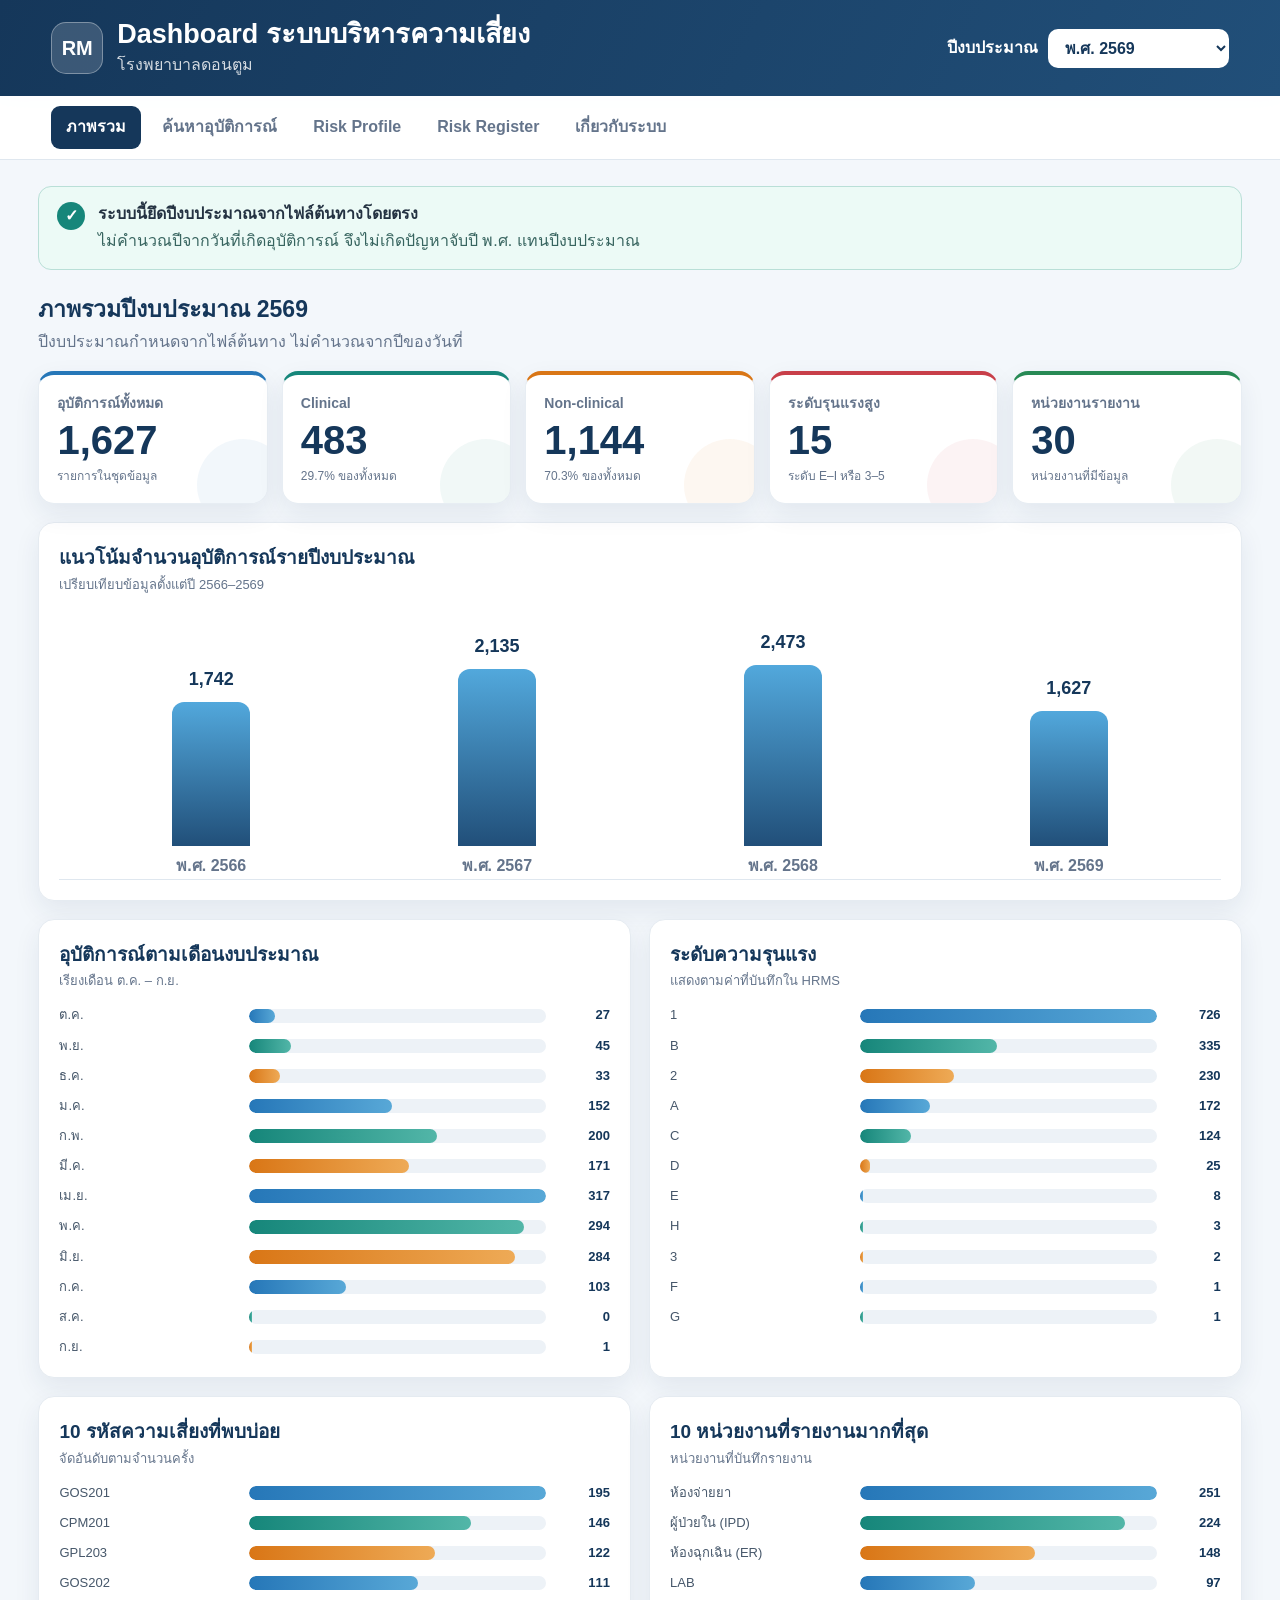
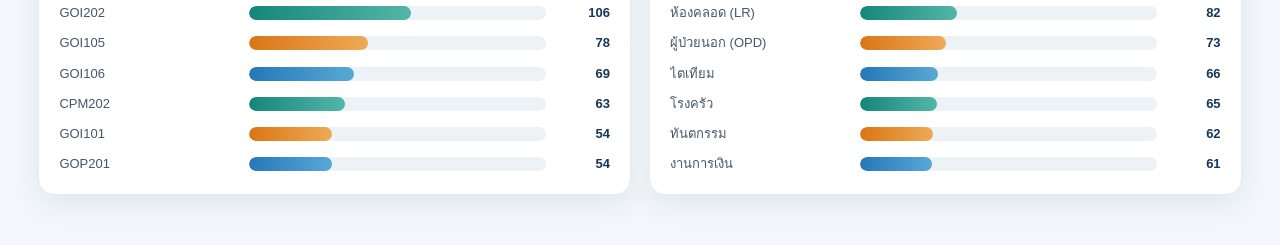
==== index.html @ f3d86549 "อัปโหลด Dashboard ระบบความเสี่ยง ปีงบประมาณ 2566-2569 เพิ่มไฟล์ dashboard ข้อมูลอุบัติการณ์ Risk Pro" ====
<!doctype html>
<html lang="th">
<head>
  <meta charset="utf-8">
  <meta name="viewport" content="width=device-width, initial-scale=1">
  <meta name="description" content="Dashboard ระบบบริหารความเสี่ยง โรงพยาบาลดอนตูม แยกตามปีงบประมาณ">
  <title>Dashboard ความเสี่ยง | โรงพยาบาลดอนตูม</title>
  <link rel="stylesheet" href="assets/styles.css">
</head>
<body>
  <div id="loading" class="loading-screen" role="status">
    <div class="loader"></div>
    <strong>กำลังโหลดข้อมูลความเสี่ยง…</strong>
  </div>

  <header class="topbar">
    <div class="brand">
      <div class="brand-mark" aria-hidden="true">RM</div>
      <div>
        <h1>Dashboard ระบบบริหารความเสี่ยง</h1>
        <p>โรงพยาบาลดอนตูม</p>
      </div>
    </div>
    <div class="year-control">
      <label for="yearSelect">ปีงบประมาณ</label>
      <select id="yearSelect"></select>
    </div>
  </header>

  <nav class="tabs" aria-label="เมนูหลัก">
    <button class="tab active" data-view="dashboard">ภาพรวม</button>
    <button class="tab" data-view="incidents">ค้นหาอุบัติการณ์</button>
    <button class="tab" data-view="profile">Risk Profile</button>
    <button class="tab" data-view="register">Risk Register</button>
    <button class="tab" data-view="about">เกี่ยวกับระบบ</button>
  </nav>

  <main>
    <section id="view-dashboard" class="view active">
      <div class="notice fiscal-notice">
        <span class="notice-icon">✓</span>
        <div>
          <strong>ระบบนี้ยึดปีงบประมาณจากไฟล์ต้นทางโดยตรง</strong>
          <p>ไม่คำนวณปีจากวันที่เกิดอุบัติการณ์ จึงไม่เกิดปัญหาจับปี พ.ศ. แทนปีงบประมาณ</p>
        </div>
      </div>

      <div id="selectedYearTitle" class="section-heading"></div>
      <div id="kpiGrid" class="kpi-grid"></div>

      <div class="dashboard-grid">
        <article class="panel span-2">
          <div class="panel-head">
            <div>
              <h2>แนวโน้มจำนวนอุบัติการณ์รายปีงบประมาณ</h2>
              <p>เปรียบเทียบข้อมูลตั้งแต่ปี 2566–2569</p>
            </div>
          </div>
          <div id="yearComparisonChart" class="chart"></div>
        </article>

        <article class="panel">
          <div class="panel-head">
            <div>
              <h2>อุบัติการณ์ตามเดือนงบประมาณ</h2>
              <p>เรียงเดือน ต.ค. – ก.ย.</p>
            </div>
          </div>
          <div id="monthlyChart" class="chart"></div>
        </article>

        <article class="panel">
          <div class="panel-head">
            <div>
              <h2>ระดับความรุนแรง</h2>
              <p>แสดงตามค่าที่บันทึกใน HRMS</p>
            </div>
          </div>
          <div id="severityChart" class="chart"></div>
        </article>

        <article class="panel">
          <div class="panel-head">
            <div>
              <h2>10 รหัสความเสี่ยงที่พบบ่อย</h2>
              <p>จัดอันดับตามจำนวนครั้ง</p>
            </div>
          </div>
          <div id="riskChart" class="chart"></div>
        </article>

        <article class="panel">
          <div class="panel-head">
            <div>
              <h2>10 หน่วยงานที่รายงานมากที่สุด</h2>
              <p>หน่วยงานที่บันทึกรายงาน</p>
            </div>
          </div>
          <div id="unitChart" class="chart"></div>
        </article>
      </div>
    </section>

    <section id="view-incidents" class="view">
      <div class="section-heading">
        <div>
          <h2>ค้นหาอุบัติการณ์</h2>
          <p>ค้นหาได้จากรหัส เรื่องย่อย รายละเอียด หน่วยงาน สถานที่ และสถานะ</p>
        </div>
        <button id="exportCsvBtn" class="btn secondary">ส่งออก CSV ที่กรองแล้ว</button>
      </div>

      <div class="filter-panel">
        <div class="filter wide">
          <label for="searchInput">คำค้นหา</label>
          <input id="searchInput" type="search" placeholder="เช่น Falling, Patient Identification, Medication error…">
        </div>
        <div class="filter">
          <label for="typeFilter">ประเภท</label>
          <select id="typeFilter"><option value="">ทั้งหมด</option></select>
        </div>
        <div class="filter">
          <label for="severityFilter">ความรุนแรง</label>
          <select id="severityFilter"><option value="">ทั้งหมด</option></select>
        </div>
        <div class="filter">
          <label for="unitFilter">หน่วยงานรายงาน</label>
          <select id="unitFilter"><option value="">ทั้งหมด</option></select>
        </div>
        <div class="filter">
          <label for="monthFilter">เดือนงบประมาณ</label>
          <select id="monthFilter"><option value="">ทั้งหมด</option></select>
        </div>
        <button id="clearFiltersBtn" class="btn ghost">ล้างตัวกรอง</button>
      </div>

      <div class="table-summary">
        <span id="resultCount">0 รายการ</span>
        <span id="dataSourceLabel"></span>
      </div>
      <div class="table-wrap">
        <table id="incidentTable">
          <thead>
            <tr>
              <th>ปีงบประมาณ</th>
              <th>วันที่เกิด</th>
              <th>รหัส / เรื่องอุบัติการณ์</th>
              <th>เรื่องย่อย</th>
              <th>ความรุนแรง</th>
              <th>หน่วยงานรายงาน</th>
              <th>สถานที่</th>
              <th>สถานะ</th>
              <th>รายละเอียด</th>
            </tr>
          </thead>
          <tbody id="incidentTbody"></tbody>
        </table>
      </div>
      <div id="pagination" class="pagination"></div>
    </section>

    <section id="view-profile" class="view">
      <div class="section-heading">
        <div>
          <h2>Risk Profile</h2>
          <p>ความเสี่ยงสำคัญ Top 10 ด้าน Clinical และ Non-clinical</p>
        </div>
      </div>
      <div id="profileContent"></div>
    </section>

    <section id="view-register" class="view">
      <div class="section-heading">
        <div>
          <h2>Risk Register</h2>
          <p>แผนป้องกัน การติดตามควบคุม และแนวทางบรรเทาความเสียหาย</p>
        </div>
      </div>
      <div class="filter-panel compact">
        <div class="filter wide">
          <label for="registerSearch">ค้นหาใน Risk Register</label>
          <input id="registerSearch" type="search" placeholder="ค้นหารหัส ชื่อความเสี่ยง หรือมาตรการ…">
        </div>
      </div>
      <div id="registerContent"></div>
    </section>

    <section id="view-about" class="view">
      <div class="about-grid">
        <article class="panel">
          <h2>หลักการกำหนดปีงบประมาณ</h2>
          <p>ข้อมูลแต่ละแถวได้รับค่า <strong>ปีงบประมาณ</strong> จากไฟล์ที่นำเข้า เช่น ไฟล์ปี 66 จะถูกกำหนดเป็นปีงบประมาณ 2566 ทุกแถว แม้ว่าวันที่เกิดเหตุบางรายการจะอยู่ในปี พ.ศ. 2565 หรือ 2566 ก็ตาม</p>
          <div class="code-rule">ปีงบประมาณ 2566 = 1 ต.ค. 2565 – 30 ก.ย. 2566</div>
          <div class="code-rule">ปีงบประมาณ 2567 = 1 ต.ค. 2566 – 30 ก.ย. 2567</div>
          <div class="code-rule">ปีงบประมาณ 2568 = 1 ต.ค. 2567 – 30 ก.ย. 2568</div>
          <div class="code-rule">ปีงบประมาณ 2569 = 1 ต.ค. 2568 – 30 ก.ย. 2569</div>
        </article>
        <article class="panel">
          <h2>ชุดข้อมูลในระบบ</h2>
          <div id="validationList" class="validation-list"></div>
        </article>
        <article class="panel span-2 warning-panel">
          <h2>ข้อควรระวังด้านข้อมูล</h2>
          <p>GitHub Pages เป็นเว็บไซต์สาธารณะและไม่มีระบบล็อกอินจริง ข้อมูลในไฟล์ JSON จะถูกดาวน์โหลดได้ทั้งหมด ควรตรวจสอบและลบข้อมูลที่ระบุตัวบุคคลหรือข้อมูลผู้ป่วยก่อนเผยแพร่สู่สาธารณะ หากใช้ภายในองค์กร ควรวางระบบบนเซิร์ฟเวอร์ที่มีการยืนยันตัวตน</p>
        </article>
      </div>
    </section>
  </main>

  <dialog id="detailDialog" class="detail-dialog">
    <div class="dialog-head">
      <div>
        <span id="dialogYearBadge" class="badge"></span>
        <h2 id="dialogTitle">รายละเอียดอุบัติการณ์</h2>
      </div>
      <button id="closeDialogBtn" class="icon-btn" aria-label="ปิด">×</button>
    </div>
    <div id="dialogContent" class="detail-grid"></div>
  </dialog>

  <div id="toast" class="toast" role="status"></div>
  <script src="assets/app.js" defer></script>
</body>
</html>
---- assets/styles.css ----
:root {
  --navy: #15375a;
  --navy-2: #214f79;
  --blue: #2677b8;
  --blue-soft: #eaf4fb;
  --teal: #16867a;
  --green: #288a55;
  --orange: #d97616;
  --red: #c83f49;
  --yellow: #f3b928;
  --ink: #243242;
  --muted: #64748b;
  --line: #dfe7ef;
  --surface: #ffffff;
  --bg: #f3f7fb;
  --shadow: 0 10px 26px rgba(20, 55, 90, .08);
  --radius: 16px;
}

* { box-sizing: border-box; }
html { scroll-behavior: smooth; }
body {
  margin: 0;
  color: var(--ink);
  background: var(--bg);
  font-family: "Noto Sans Thai", "Leelawadee UI", Tahoma, Arial, sans-serif;
  line-height: 1.55;
}
button, input, select { font: inherit; }
button { cursor: pointer; }

.loading-screen {
  position: fixed; inset: 0; z-index: 9999;
  display: grid; place-content: center; gap: 16px; text-align: center;
  background: rgba(243,247,251,.96); color: var(--navy);
}
.loading-screen.hidden { display: none; }
.loader {
  width: 46px; height: 46px; margin: auto;
  border: 5px solid #cfe0ef; border-top-color: var(--blue);
  border-radius: 50%; animation: spin .8s linear infinite;
}
@keyframes spin { to { transform: rotate(360deg); } }

.topbar {
  display: flex; justify-content: space-between; align-items: center; gap: 24px;
  padding: 18px clamp(18px, 4vw, 56px);
  color: white; background: linear-gradient(115deg, var(--navy), var(--navy-2));
  box-shadow: 0 4px 18px rgba(21,55,90,.22);
}
.brand { display: flex; gap: 14px; align-items: center; }
.brand-mark {
  display: grid; place-items: center; width: 52px; height: 52px;
  border-radius: 15px; font-size: 20px; font-weight: 800;
  background: rgba(255,255,255,.16); border: 1px solid rgba(255,255,255,.34);
}
.brand h1 { margin: 0; font-size: clamp(18px, 2.2vw, 27px); line-height: 1.2; }
.brand p { margin: 3px 0 0; opacity: .82; }
.year-control { display: flex; align-items: center; gap: 10px; }
.year-control label { font-weight: 700; white-space: nowrap; }
.year-control select {
  min-width: 150px; padding: 10px 36px 10px 13px;
  border: 0; border-radius: 10px; background: white; color: var(--navy); font-weight: 700;
}

.tabs {
  position: sticky; top: 0; z-index: 50;
  display: flex; gap: 6px; overflow-x: auto;
  padding: 10px clamp(14px, 4vw, 56px);
  background: rgba(255,255,255,.96); border-bottom: 1px solid var(--line);
  backdrop-filter: blur(10px);
}
.tab {
  flex: 0 0 auto; padding: 9px 15px; border: 0; border-radius: 9px;
  background: transparent; color: var(--muted); font-weight: 700;
}
.tab:hover { background: var(--blue-soft); color: var(--navy); }
.tab.active { background: var(--navy); color: white; }

main { max-width: 1520px; margin: 0 auto; padding: 26px clamp(14px, 3vw, 40px) 50px; }
.view { display: none; }
.view.active { display: block; }

.notice {
  display: flex; gap: 13px; align-items: flex-start;
  padding: 15px 18px; border-radius: 13px; margin-bottom: 22px;
  border: 1px solid #b9dfd7; background: #ecfaf6;
}
.notice-icon {
  display: grid; place-items: center; flex: 0 0 28px; height: 28px;
  border-radius: 50%; background: var(--teal); color: white; font-weight: 900;
}
.notice p { margin: 2px 0 0; color: #37645f; }

.section-heading {
  display: flex; align-items: flex-end; justify-content: space-between; gap: 18px;
  margin: 4px 0 16px;
}
.section-heading h2 { margin: 0; color: var(--navy); font-size: 23px; }
.section-heading p { margin: 3px 0 0; color: var(--muted); }

.kpi-grid {
  display: grid; grid-template-columns: repeat(5, minmax(0, 1fr)); gap: 14px; margin-bottom: 18px;
}
.kpi {
  position: relative; overflow: hidden; padding: 18px;
  border-radius: var(--radius); background: var(--surface); box-shadow: var(--shadow); border: 1px solid #e7edf3;
}
.kpi::after {
  content: ""; position: absolute; right: -22px; bottom: -28px;
  width: 92px; height: 92px; border-radius: 50%; background: currentColor; opacity: .06;
}
.kpi .label { color: var(--muted); font-size: 14px; font-weight: 700; }
.kpi .value { margin-top: 5px; color: var(--navy); font-size: clamp(27px, 3.2vw, 40px); font-weight: 900; line-height: 1; }
.kpi .note { margin-top: 7px; color: var(--muted); font-size: 12px; }
.kpi.blue { color: var(--blue); border-top: 4px solid var(--blue); }
.kpi.teal { color: var(--teal); border-top: 4px solid var(--teal); }
.kpi.orange { color: var(--orange); border-top: 4px solid var(--orange); }
.kpi.red { color: var(--red); border-top: 4px solid var(--red); }
.kpi.green { color: var(--green); border-top: 4px solid var(--green); }

.dashboard-grid, .about-grid {
  display: grid; grid-template-columns: repeat(2, minmax(0, 1fr)); gap: 18px;
}
.panel {
  min-width: 0; padding: 20px; border-radius: var(--radius);
  background: var(--surface); border: 1px solid #e5ebf1; box-shadow: var(--shadow);
}
.panel.span-2 { grid-column: span 2; }
.panel h2 { margin: 0 0 5px; color: var(--navy); font-size: 19px; }
.panel p { color: var(--muted); }
.panel-head { display: flex; justify-content: space-between; gap: 12px; margin-bottom: 14px; }
.panel-head h2 { margin: 0; }
.panel-head p { margin: 2px 0 0; font-size: 13px; }

.chart { min-height: 220px; }
.bar-chart { display: grid; gap: 10px; }
.bar-row { display: grid; grid-template-columns: minmax(88px, 180px) 1fr 54px; gap: 10px; align-items: center; }
.bar-label { overflow: hidden; text-overflow: ellipsis; white-space: nowrap; color: #46576a; font-size: 13px; }
.bar-track { height: 14px; border-radius: 99px; background: #edf2f7; overflow: hidden; }
.bar-fill { height: 100%; min-width: 2px; border-radius: 99px; background: linear-gradient(90deg, var(--blue), #58a8d7); }
.bar-row:nth-child(3n+2) .bar-fill { background: linear-gradient(90deg, var(--teal), #52b6a8); }
.bar-row:nth-child(3n+3) .bar-fill { background: linear-gradient(90deg, var(--orange), #eeaa56); }
.bar-value { text-align: right; color: var(--navy); font-weight: 800; font-size: 13px; }
.chart-empty { display: grid; place-content: center; min-height: 180px; color: var(--muted); }

.year-bars { display: grid; grid-template-columns: repeat(4, 1fr); align-items: end; gap: 18px; min-height: 270px; padding: 20px 18px 0; border-bottom: 1px solid var(--line); }
.year-bar-item { display: flex; flex-direction: column; align-items: center; justify-content: end; height: 250px; gap: 8px; }
.year-bar-value { color: var(--navy); font-size: 18px; font-weight: 900; }
.year-bar { width: min(78px, 70%); min-height: 4px; border-radius: 12px 12px 0 0; background: linear-gradient(180deg, #52a8dc, var(--navy-2)); }
.year-bar-label { color: var(--muted); font-weight: 800; }

.filter-panel {
  display: grid; grid-template-columns: 2fr repeat(4, minmax(150px, 1fr)) auto; gap: 12px; align-items: end;
  padding: 16px; margin-bottom: 14px; border-radius: 14px; background: white; border: 1px solid var(--line);
}
.filter-panel.compact { grid-template-columns: minmax(280px, 650px); }
.filter { min-width: 0; }
.filter label { display: block; margin: 0 0 5px; color: var(--navy); font-size: 13px; font-weight: 800; }
.filter input, .filter select {
  width: 100%; height: 42px; padding: 8px 11px; border: 1px solid #cfdbe6; border-radius: 9px;
  color: var(--ink); background: white; outline: none;
}
.filter input:focus, .filter select:focus { border-color: var(--blue); box-shadow: 0 0 0 3px rgba(38,119,184,.12); }
.btn {
  min-height: 42px; padding: 9px 15px; border-radius: 9px; border: 1px solid transparent; font-weight: 800;
}
.btn.secondary { color: white; background: var(--navy); }
.btn.secondary:hover { background: var(--navy-2); }
.btn.ghost { color: var(--navy); background: var(--blue-soft); border-color: #cfe3f2; }

.table-summary { display: flex; justify-content: space-between; gap: 16px; color: var(--muted); font-size: 13px; margin: 8px 3px; }
.table-wrap { overflow: auto; max-height: 68vh; border: 1px solid var(--line); border-radius: 13px; background: white; box-shadow: var(--shadow); }
table { width: 100%; border-collapse: collapse; font-size: 13px; }
th, td { padding: 11px 12px; border-bottom: 1px solid #e8eef4; text-align: left; vertical-align: top; }
th { position: sticky; top: 0; z-index: 2; color: white; background: var(--navy); white-space: nowrap; }
tbody tr:hover { background: #f6fbff; }
.cell-title { min-width: 310px; max-width: 520px; }
.cell-sub { min-width: 190px; max-width: 300px; color: #526375; }
.cell-unit { min-width: 170px; }
.cell-status { min-width: 160px; }
.ellipsis-2 { display: -webkit-box; -webkit-line-clamp: 2; -webkit-box-orient: vertical; overflow: hidden; }
.badge {
  display: inline-flex; align-items: center; min-height: 26px; padding: 3px 9px;
  border-radius: 99px; background: var(--blue-soft); color: var(--navy); font-size: 12px; font-weight: 800;
}
.badge.clinical { color: #8a3540; background: #fdecef; }
.badge.non-clinical { color: #275f69; background: #e7f7f5; }
.sev { display: inline-grid; place-items: center; min-width: 34px; height: 30px; padding: 0 8px; border-radius: 8px; color: white; font-weight: 900; background: var(--navy); }
.sev.high { background: var(--red); }
.detail-btn { border: 0; border-radius: 8px; padding: 6px 9px; color: var(--navy); background: var(--blue-soft); font-weight: 800; }
.detail-btn:hover { color: white; background: var(--blue); }

.pagination { display: flex; justify-content: center; align-items: center; flex-wrap: wrap; gap: 6px; padding: 16px; }
.page-btn { min-width: 36px; height: 36px; padding: 0 9px; border: 1px solid var(--line); border-radius: 8px; background: white; color: var(--navy); font-weight: 700; }
.page-btn.active { color: white; background: var(--navy); }
.page-btn:disabled { opacity: .4; cursor: default; }

.profile-section { margin-bottom: 22px; }
.profile-section h3 { margin: 0 0 10px; color: var(--navy); }
.profile-table td:nth-child(2) { min-width: 360px; }
.profile-table td:last-child { min-width: 380px; white-space: pre-line; }
.level-pill { display: inline-block; min-width: 74px; padding: 5px 9px; text-align: center; border-radius: 99px; font-weight: 900; }
.level-สูงมาก { color: white; background: #b4232f; }
.level-สูง { color: white; background: #e26b18; }
.level-ปานกลาง { color: #674d00; background: #f8d95c; }
.level-ต่ำ { color: #155e3a; background: #ccefdc; }

.register-grid { display: grid; grid-template-columns: repeat(2, minmax(0, 1fr)); gap: 15px; }
.register-card { padding: 17px; border-radius: 14px; border: 1px solid var(--line); background: white; box-shadow: 0 7px 19px rgba(20,55,90,.06); }
.register-card h3 { margin: 7px 0 8px; color: var(--navy); font-size: 17px; }
.register-card .meta { display: flex; flex-wrap: wrap; gap: 7px; }
.register-score { display: grid; grid-template-columns: repeat(3, 1fr); gap: 8px; margin: 12px 0; }
.score-box { padding: 8px; text-align: center; border-radius: 9px; background: #f2f7fb; }
.score-box span { display: block; color: var(--muted); font-size: 11px; }
.score-box strong { color: var(--navy); font-size: 18px; }
.register-detail { margin-top: 10px; padding-top: 10px; border-top: 1px dashed var(--line); }
.register-detail strong { color: var(--navy); }
.register-detail p { margin: 4px 0 0; white-space: pre-line; }

.code-rule { margin: 8px 0; padding: 10px 12px; border-radius: 8px; background: #f0f5f9; color: var(--navy); font-weight: 700; }
.validation-list { display: grid; gap: 9px; }
.validation-item { display: flex; justify-content: space-between; gap: 12px; padding: 10px 12px; border-radius: 9px; background: #f4f8fb; }
.validation-item strong { color: var(--navy); }
.warning-panel { border-left: 5px solid var(--orange); background: #fffaf1; }

.detail-dialog {
  width: min(1000px, calc(100vw - 28px)); max-height: 88vh; padding: 0;
  border: 0; border-radius: 17px; box-shadow: 0 28px 80px rgba(12,31,50,.32);
}
.detail-dialog::backdrop { background: rgba(14,31,48,.58); backdrop-filter: blur(3px); }
.dialog-head {
  position: sticky; top: 0; z-index: 3;
  display: flex; justify-content: space-between; align-items: flex-start; gap: 14px;
  padding: 18px 20px; color: white; background: var(--navy);
}
.dialog-head h2 { margin: 8px 0 0; font-size: 20px; }
.dialog-head .badge { color: var(--navy); background: white; }
.icon-btn { display: grid; place-items: center; width: 37px; height: 37px; border: 0; border-radius: 50%; color: white; background: rgba(255,255,255,.14); font-size: 27px; }
.detail-grid { display: grid; grid-template-columns: repeat(2, minmax(0, 1fr)); gap: 0; padding: 10px 20px 24px; }
.detail-item { padding: 12px 10px; border-bottom: 1px solid var(--line); }
.detail-item.full { grid-column: span 2; }
.detail-item dt { color: var(--muted); font-size: 12px; font-weight: 800; }
.detail-item dd { margin: 4px 0 0; white-space: pre-wrap; word-break: break-word; }

.toast {
  position: fixed; right: 20px; bottom: 20px; z-index: 200;
  max-width: 390px; padding: 12px 16px; border-radius: 10px;
  color: white; background: var(--navy); box-shadow: var(--shadow);
  opacity: 0; pointer-events: none; transform: translateY(10px); transition: .2s ease;
}
.toast.show { opacity: 1; transform: translateY(0); }

@media (max-width: 1100px) {
  .kpi-grid { grid-template-columns: repeat(3, 1fr); }
  .filter-panel { grid-template-columns: repeat(3, minmax(150px, 1fr)); }
  .filter.wide { grid-column: span 2; }
}
@media (max-width: 760px) {
  .topbar { align-items: flex-start; flex-direction: column; }
  .year-control { width: 100%; justify-content: space-between; }
  .year-control select { flex: 1; }
  main { padding-top: 18px; }
  .kpi-grid { grid-template-columns: repeat(2, 1fr); }
  .dashboard-grid, .about-grid, .register-grid { grid-template-columns: 1fr; }
  .panel.span-2 { grid-column: span 1; }
  .filter-panel { grid-template-columns: 1fr; }
  .filter.wide { grid-column: span 1; }
  .section-heading { align-items: flex-start; flex-direction: column; }
  .year-bars { gap: 8px; padding-inline: 5px; }
  .year-bar { width: 55%; }
  .bar-row { grid-template-columns: 92px 1fr 46px; }
  .detail-grid { grid-template-columns: 1fr; padding-inline: 12px; }
  .detail-item.full { grid-column: span 1; }
}
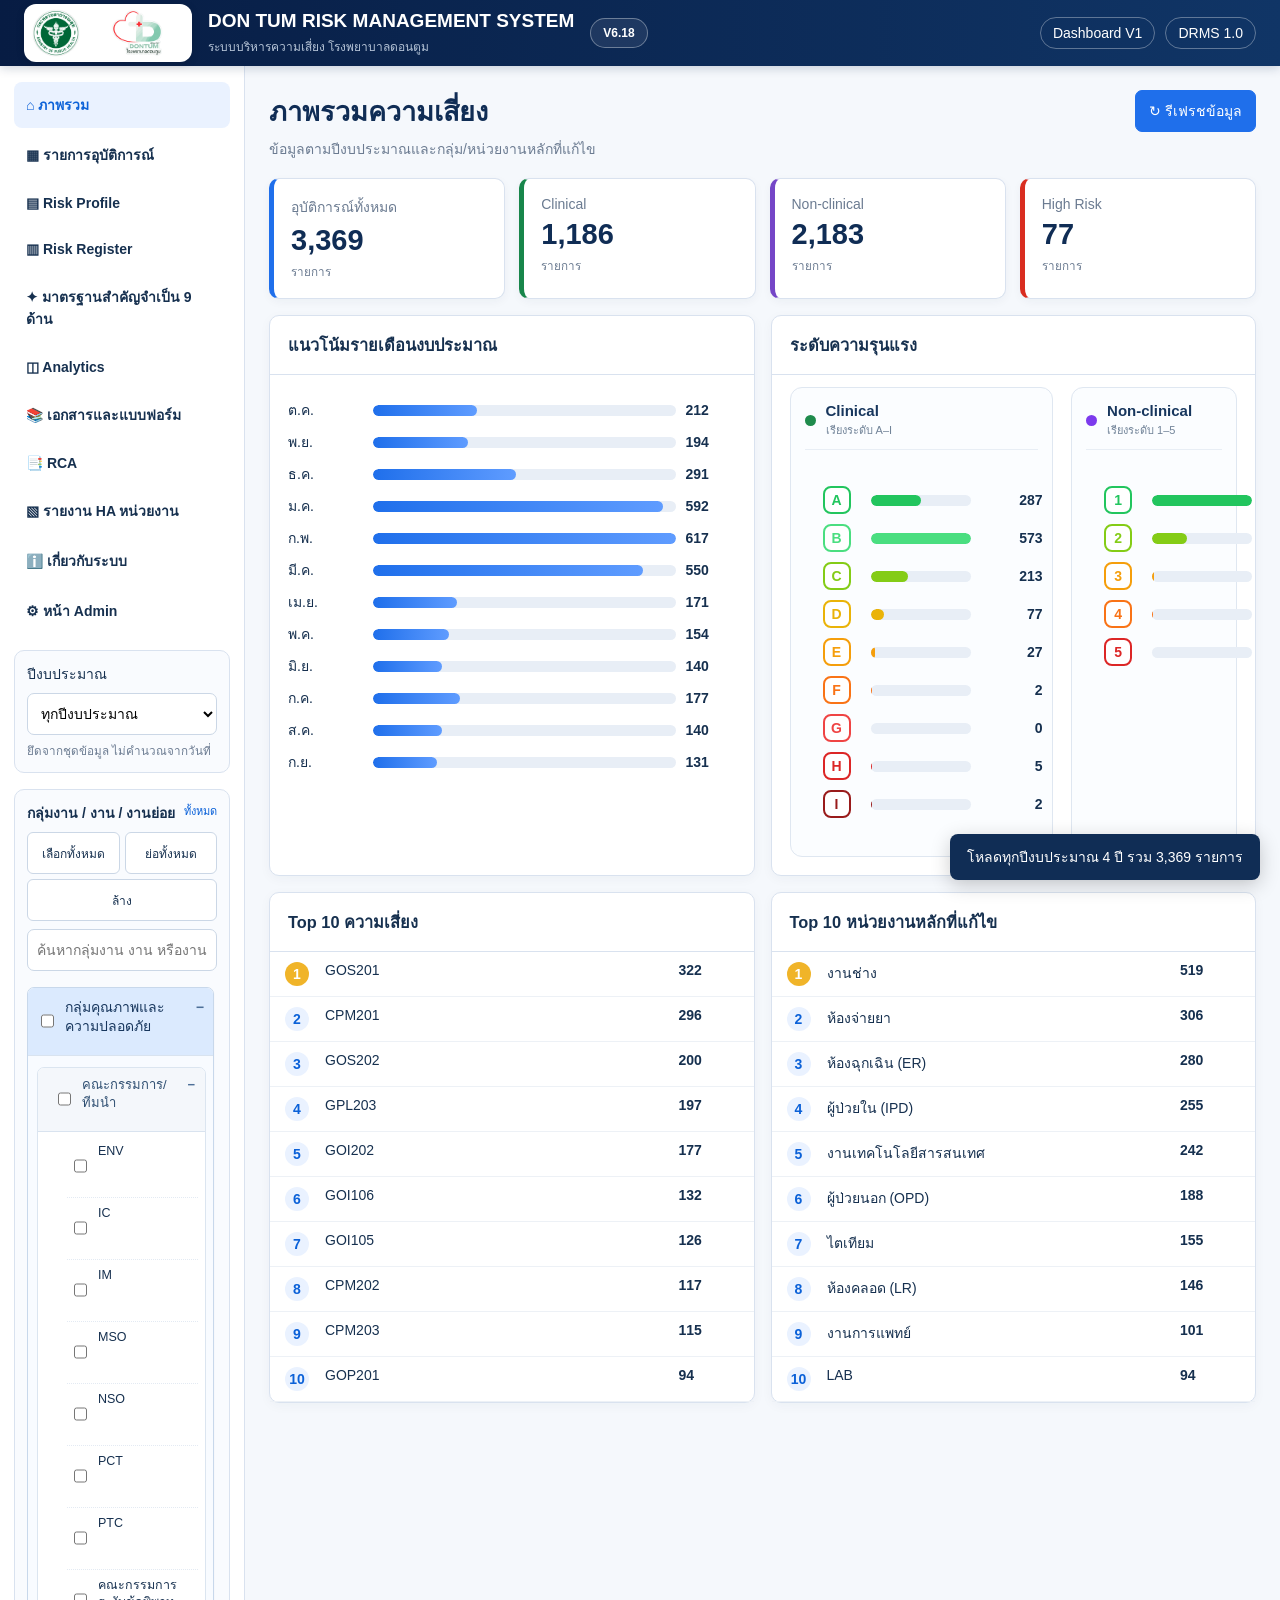
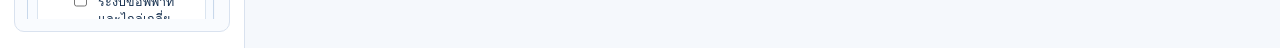
==== commit 8478d382: "เพิ่ม RCA ปีงบประมาณ 2568 V6.22.4" ====
--- a/index.html
+++ b/index.html
@@ -2,223 +2,548 @@
 <html lang="th">
 <head>
   <meta charset="utf-8">
-  <meta name="viewport" content="width=device-width, initial-scale=1">
-  <meta name="description" content="Dashboard ระบบบริหารความเสี่ยง โรงพยาบาลดอนตูม แยกตามปีงบประมาณ">
-  <title>Dashboard ความเสี่ยง | โรงพยาบาลดอนตูม</title>
-  <link rel="stylesheet" href="assets/styles.css">
+  <meta name="viewport" content="width=device-width,initial-scale=1">
+  <title>DRMS | โรงพยาบาลดอนตูม</title>
+  <link rel="stylesheet" href="assets/style.css?v=6.22.4-rca68">
 </head>
 <body>
-  <div id="loading" class="loading-screen" role="status">
-    <div class="loader"></div>
-    <strong>กำลังโหลดข้อมูลความเสี่ยง…</strong>
-  </div>
-
-  <header class="topbar">
-    <div class="brand">
-      <div class="brand-mark" aria-hidden="true">RM</div>
+<header class="topbar"><button id="mobileMenuBtn" class="mobile-menu-btn" aria-label="เปิดเมนู" aria-expanded="false">☰</button>
+  <div class="brand official-brand">
+  <div class="official-logos">
+    <img class="moph-logo" src="assets/moph-logo.png?v=6.15" alt="กระทรวงสาธารณสุข">
+    <img class="hospital-logo-wide" src="assets/dontum-hospital-logo.png?v=6.15" alt="โรงพยาบาลดอนตูม">
+  </div>
+  <div class="official-brand-text">
+    <b>DON TUM RISK MANAGEMENT SYSTEM</b>
+    <small>ระบบบริหารความเสี่ยง โรงพยาบาลดอนตูม</small>
+  </div>
+  <div class="official-version">V6.18</div>
+</div>
+  <div class="top-actions"><a href="../" class="ghost">Dashboard V1</a><span class="tag">DRMS 1.0</span></div>
+</header>
+<div class="layout">
+<aside class="sidebar">
+  <button class="nav active" data-view="dashboard">⌂ ภาพรวม</button>
+  <button class="nav" data-view="incidents">▦ รายการอุบัติการณ์</button>
+  <button class="nav" data-view="profile">▤ Risk Profile</button>
+  <button class="nav" data-view="register">▥ Risk Register</button>
+  <button class="nav" data-view="essential">✦ มาตรฐานสำคัญจำเป็น 9 ด้าน</button>
+  <button class="nav" data-view="analytics">◫ Analytics</button>
+  <button class="nav" data-view="documents">📚 เอกสารและแบบฟอร์ม</button>
+  <button class="nav" data-view="rca">📑 RCA</button>
+  <button class="nav" data-view="haReport">▧ รายงาน HA หน่วยงาน</button>
+  <button class="nav" data-view="about">ℹ️ เกี่ยวกับระบบ</button>
+  <a class="nav link" href="admin.html">⚙ หน้า Admin</a>
+  <div class="sidebox">
+    <label>ปีงบประมาณ</label><select id="year"><option value="all">ทุกปีงบประมาณ</option></select>
+    <small>ยึดจากชุดข้อมูล ไม่คำนวณจากวันที่</small>
+  </div>
+  <div class="sidebox">
+    <div class="side-title"><b>กลุ่มงาน / งาน / งานย่อย</b><span id="selectedCount">ทั้งหมด</span></div>
+    <div class="unit-actions"><button id="allUnits">เลือกทั้งหมด</button><button id="expandUnits">ย่อทั้งหมด</button><button id="clearUnits">ล้าง</button></div>
+    <input id="unitSearch" placeholder="ค้นหากลุ่มงาน งาน หรืองานย่อย">
+    <div id="units" class="unit-list"></div>
+  </div>
+</aside>
+<main class="main">
+<section id="dashboard" class="view active">
+  <div class="page-title"><div><h1>ภาพรวมความเสี่ยง</h1><p>ข้อมูลตามปีงบประมาณและกลุ่ม/หน่วยงานหลักที่แก้ไข</p></div><button class="primary" id="refresh">↻ รีเฟรชข้อมูล</button></div>
+  <div class="cards">
+    <article><span>อุบัติการณ์ทั้งหมด</span><strong id="kTotal">0</strong><small>รายการ</small></article>
+    <article class="green"><span>Clinical</span><strong id="kClinical">0</strong><small>รายการ</small></article>
+    <article class="purple"><span>Non-clinical</span><strong id="kNon">0</strong><small>รายการ</small></article>
+    <article class="red"><span>High Risk</span><strong id="kHigh">0</strong><small>รายการ</small></article>
+  </div>
+  <div class="grid2"><section class="panel"><h3>แนวโน้มรายเดือนงบประมาณ</h3><div id="monthly" class="bars"></div></section><section class="panel severity-panel">
+  <h3>ระดับความรุนแรง</h3>
+  <div class="severity-groups">
+    <div class="severity-group clinical-severity">
+      <div class="severity-group-title">
+        <span class="severity-dot clinical-dot"></span>
+        <div><b>Clinical</b><small>เรียงระดับ A–I</small></div>
+      </div>
+      <div id="severityClinical" class="bars severity-bars"></div>
+    </div>
+    <div class="severity-group nonclinical-severity">
+      <div class="severity-group-title">
+        <span class="severity-dot nonclinical-dot"></span>
+        <div><b>Non-clinical</b><small>เรียงระดับ 1–5</small></div>
+      </div>
+      <div id="severityNonClinical" class="bars severity-bars"></div>
+    </div>
+  </div>
+</section></div>
+  <div class="grid2"><section class="panel"><h3>Top 10 ความเสี่ยง</h3><div id="topRisks"></div></section><section class="panel"><h3>Top 10 หน่วยงานหลักที่แก้ไข</h3><div id="topUnits"></div></section></div>
+</section>
+<section id="incidents" class="view">
+  <div class="page-title"><div><h1>รายการอุบัติการณ์</h1><p>ค้นหาและตรวจสอบข้อมูลจากฐานข้อมูลกลาง</p></div></div>
+  <div class="toolbar filterbar"><input id="q" placeholder="ค้นหารหัส เรื่องย่อย รายละเอียด หน่วยงาน..."><select id="type"><option value="">ทุกประเภท</option><option>Clinical</option><option>Non-clinical</option></select><select id="sev"><option value="">ทุกระดับ</option></select><select id="month"><option value="">ทุกเดือนงบประมาณ</option></select><button id="reset">ล้างตัวกรอง</button></div>
+  <section class="panel table-wrap"><div class="table-head"><b id="resultCount">0 รายการ</b><button id="csv">ส่งออก CSV</button></div><table><thead><tr><th>ลำดับ</th><th>วันที่เกิด</th><th>รหัส/เรื่อง</th><th>เรื่องย่อย</th><th>ความรุนแรง</th><th>หน่วยงานรายงาน</th><th>หน่วยงานหลักที่แก้ไข</th><th>รายละเอียด</th></tr></thead><tbody id="incidentRows"></tbody></table><div id="pager" class="pager"></div></section>
+</section>
+<section id="profile" class="view">
+  <div class="page-title"><div><h1>บัญชีรายการความเสี่ยง (Risk Profile)</h1><p>สร้างร่างอัตโนมัติจาก Incident ตามกลุ่ม/หน่วยงานหลักที่แก้ไข และใช้แบบฟอร์มโรงพยาบาลดอนตูม</p></div><div class="actions">
+<button id="profileSummaryMode" class="mode-btn active">มุมมองสรุป</button>
+<button id="profileHaMode" class="mode-btn">แบบฟอร์ม HA</button>
+<button id="saveProfileDraft">บันทึกร่าง HA</button>
+<button id="exportProfileWord">Word</button>
+<button id="exportProfileExcel">Excel</button>
+<button id="exportProfileCsv">CSV</button>
+<button id="printProfile" class="primary">พิมพ์ / PDF</button>
+</div></div>
+  <section id="profileSummaryPane" class="profile-sheet">
+    <div class="profile-heading">
+      <h2>บัญชีรายการความเสี่ยง (Risk Profile)</h2>
+      <p id="profileUnitTitle">หน่วยงาน: ภาพรวมโรงพยาบาล</p>
+      <p id="profilePeriod">ประจำปีงบประมาณ</p>
+      <p class="profile-help">จัดทำรายการความเสี่ยง วิเคราะห์โอกาสเกิดและผลกระทบ จัดระดับตาม Risk Matrix และกำหนดมาตรการควบคุม/ป้องกัน/แก้ไข</p>
+    </div>
+    <div class="context-note" id="profileContext"></div>
+    <div class="profile-note"><b>หลักการคำนวณ:</b> โอกาส 1 = 1–2 ครั้ง, 2 = 3–20 ครั้ง, 3 = 21–50 ครั้ง, 4 = 51–100 ครั้ง, 5 = มากกว่า 100 ครั้ง • คะแนน = โอกาส × ผลกระทบ</div>
+    <section class="profile-block">
+      <h3>ความเสี่ยงด้านคลินิก (Clinical risk) — Top 10</h3>
+      <div class="table-wrap profile-table"><table><thead><tr><th rowspan="2">ลำดับ</th><th rowspan="2">รายการความเสี่ยง</th><th colspan="3">การประเมินความเสี่ยง</th><th rowspan="2">ระดับความเสี่ยง</th><th rowspan="2">มาตรการควบคุม/ป้องกัน/แก้ไขความเสี่ยง</th></tr><tr><th>โอกาส<br>(ความถี่) 1–5</th><th>ผลกระทบ<br>(ความรุนแรง) 1–5</th><th>ผลคูณ<br>1–25</th></tr></thead><tbody id="profileClinicalRows"></tbody></table></div>
+    </section>
+    <section class="profile-block">
+      <h3>ความเสี่ยงด้านทั่วไป (Non-clinical risk) — Top 10</h3>
+      <div class="table-wrap profile-table"><table><thead><tr><th rowspan="2">ลำดับ</th><th rowspan="2">รายการความเสี่ยง</th><th colspan="3">การประเมินความเสี่ยง</th><th rowspan="2">ระดับความเสี่ยง</th><th rowspan="2">มาตรการควบคุม/ป้องกัน/แก้ไขความเสี่ยง</th></tr><tr><th>โอกาส<br>(ความถี่) 1–5</th><th>ผลกระทบ<br>(ความรุนแรง) 1–5</th><th>ผลคูณ<br>1–25</th></tr></thead><tbody id="profileNonRows"></tbody></table></div>
+    </section>
+    <p class="profile-warning">หมายเหตุ: ค่า Impact และมาตรการเป็นร่างตั้งต้นจาก Risk Profile ของโรงพยาบาล หากเป็นรายหน่วยงานควรให้หน่วยงานเจ้าภาพทบทวนรับรองก่อนใช้เป็นหลักฐาน HA</p>
+  </section>
+  <section id="profileHaPane" class="ha-form-pane hidden">
+    <div class="ha-form-header">
       <div>
-        <h1>Dashboard ระบบบริหารความเสี่ยง</h1>
-        <p>โรงพยาบาลดอนตูม</p>
-      </div>
-    </div>
-    <div class="year-control">
-      <label for="yearSelect">ปีงบประมาณ</label>
-      <select id="yearSelect"></select>
-    </div>
-  </header>
-
-  <nav class="tabs" aria-label="เมนูหลัก">
-    <button class="tab active" data-view="dashboard">ภาพรวม</button>
-    <button class="tab" data-view="incidents">ค้นหาอุบัติการณ์</button>
-    <button class="tab" data-view="profile">Risk Profile</button>
-    <button class="tab" data-view="register">Risk Register</button>
-    <button class="tab" data-view="about">เกี่ยวกับระบบ</button>
-  </nav>
-
-  <main>
-    <section id="view-dashboard" class="view active">
-      <div class="notice fiscal-notice">
-        <span class="notice-icon">✓</span>
+        <h2>แบบฟอร์ม Risk Profile สำหรับ HA</h2>
+        <p id="profileHaContext">ใช้ข้อมูลจาก Incident และให้หน่วยงานเจ้าภาพทบทวนรายละเอียด</p>
+      </div>
+      <div class="draft-meta"><span id="profileDraftStatus">ยังไม่บันทึกร่าง</span></div>
+    </div>
+    <div class="ha-instruction"><b>วิธีใช้:</b> คลิกช่องสีขาวเพื่อกรอกหรือแก้ไขข้อมูล แล้วกด “บันทึกร่าง HA” ข้อมูลจะเก็บไว้ในเบราว์เซอร์เครื่องนี้</div>
+    <div class="table-wrap ha-edit-table">
+      <table id="profileHaTable">
+        <thead><tr>
+          <th>ลำดับ</th><th>ประเภท</th><th>ความเสี่ยงสำคัญ</th><th>L</th><th>I</th><th>คะแนน/ระดับ</th>
+          <th>วัตถุประสงค์</th><th>ตัวชี้วัด</th><th>เป้าหมาย</th><th>มาตรการเดิม</th>
+          <th>มาตรการเพิ่มเติม</th><th>ผู้รับผิดชอบ</th><th>กำหนดเวลา</th><th>ผลการติดตาม</th>
+        </tr></thead>
+        <tbody id="profileHaRows"></tbody>
+      </table>
+    </div>
+    <section class="history-panel">
+      <h3>ประวัติการบันทึกร่าง</h3>
+      <div id="profileHistory" class="history-list"></div>
+    </section>
+  </section>
+</section>
+<section id="register" class="view">
+  <div class="page-title"><div><h1>Risk Register</h1><p>สร้างร่างทะเบียนความเสี่ยงอัตโนมัติจาก Incident และ Risk Profile ตามแบบฟอร์มโรงพยาบาลดอนตูม</p></div><div class="actions">
+<button id="registerSummaryMode" class="mode-btn active">มุมมองสรุป</button>
+<button id="registerHaMode" class="mode-btn">แบบฟอร์ม HA</button>
+<button id="saveRegisterDraft">บันทึกร่าง HA</button>
+<button id="exportRegisterWord">Word</button>
+<button id="exportRegisterExcel">Excel</button>
+<button id="exportRegisterCsv">CSV</button>
+<button id="printRegister" class="primary">พิมพ์ / PDF</button>
+</div></div>
+  <div id="registerSummaryPane">
+  <div class="context-note" id="registerContext"></div>
+  <div class="profile-note"><b>หลักการ:</b> ดึงความเสี่ยงสำคัญจาก Incident ที่ผ่านตัวกรองปัจจุบัน จัดอันดับด้วยคะแนน Risk Matrix และใช้มาตรการจากทะเบียนความเสี่ยงเดิมเป็นค่าตั้งต้นเมื่อรหัสตรงกัน</div>
+  <section class="panel table-wrap register-table"><table><thead><tr><th>ลำดับ/รหัส</th><th>ชื่อความเสี่ยง</th><th>รายละเอียดและหลักฐาน</th><th>ช่วงเวลาติดตาม</th><th>L</th><th>I</th><th>ระดับ</th><th>การป้องกัน/ควบคุม</th><th>ตัวชี้วัดและการติดตาม</th><th>การลดผลกระทบ</th><th>ผู้รับผิดชอบ</th></tr></thead><tbody id="registerRows"></tbody></table></section>
+  <p class="profile-warning">หมายเหตุ: เป็นร่างอัตโนมัติสำหรับให้หน่วยงานเจ้าภาพทบทวน ปรับมาตรการ ตัวชี้วัด ผู้รับผิดชอบ และกำหนดเวลาติดตามก่อนใช้เป็นหลักฐาน HA</p>
+  </div>
+  <section id="registerHaPane" class="ha-form-pane hidden">
+    <div class="ha-form-header">
+      <div>
+        <h2>แบบฟอร์ม Risk Register สำหรับ HA</h2>
+        <p id="registerHaContext">ทะเบียนความเสี่ยงสำหรับกำหนดแผนควบคุมและติดตาม</p>
+      </div>
+      <div class="draft-meta"><span id="registerDraftStatus">ยังไม่บันทึกร่าง</span></div>
+    </div>
+    <div class="ha-instruction"><b>วิธีใช้:</b> คลิกช่องสีขาวเพื่อปรับมาตรการ ตัวชี้วัด ผู้รับผิดชอบ กำหนดเวลา และผลติดตาม แล้วกด “บันทึกร่าง HA”</div>
+    <div class="table-wrap ha-edit-table">
+      <table id="registerHaTable">
+        <thead><tr>
+          <th>รหัส</th><th>ชื่อความเสี่ยง</th><th>หลักฐาน/สถานการณ์</th><th>L</th><th>I</th><th>ระดับ</th>
+          <th>มาตรการป้องกัน/ควบคุม</th><th>ตัวชี้วัด</th><th>เป้าหมาย</th>
+          <th>ผู้รับผิดชอบ</th><th>กำหนดเวลา</th><th>ผลการติดตาม</th><th>หลักฐานประกอบ</th>
+        </tr></thead>
+        <tbody id="registerHaRows"></tbody>
+      </table>
+    </div>
+    <section class="history-panel">
+      <h3>ประวัติการบันทึกร่าง</h3>
+      <div id="registerHistory" class="history-list"></div>
+    </section>
+  </section>
+</section>
+
+
+<section id="essential" class="view">
+  <div class="page-title">
+    <div>
+      <h1>มาตรฐานสำคัญจำเป็น 9 ด้าน</h1>
+      <p>Risk Register อัตโนมัติจากข้อมูล Incident ตามรหัสมาตรฐานสำคัญจำเป็น</p>
+    </div>
+    <div class="actions">
+      <button id="exportEssentialCsv">CSV</button>
+      <button id="exportEssentialExcel">Excel</button>
+      <button id="printEssential" class="primary">พิมพ์ / PDF</button>
+    </div>
+  </div>
+
+  <div id="essentialCards" class="essential-grid"></div>
+
+  <section class="panel essential-detail">
+    <div class="panel-title essential-panel-title">
+      <div>
+        <span id="essentialBadge" class="essential-badge">ES01</span>
+        <h3 id="essentialTitle">เลือกรายการมาตรฐาน</h3>
+        <p id="essentialCodes"></p>
+      </div>
+    </div>
+
+    
+    <div class="essential-tabs">
+      <button id="essentialRegisterTab" class="essential-tab active">Risk Register</button>
+      <button id="essentialMatrixTab" class="essential-tab">รายงาน Risk Matrix รายปี</button>
+    </div>
+
+    <div id="essentialRegisterView">
+<div class="essential-kpis">
+      <article><span>Incident ทั้งหมด</span><b id="essentialTotal">0</b><small>รายการ</small></article>
+      <article class="red"><span>High Risk</span><b id="essentialHigh">0</b><small>รายการ</small></article>
+      <article class="green"><span>มี RCA</span><b id="essentialRca">0</b><small>รายการ</small></article>
+      <article class="purple"><span>รหัสที่พบเหตุการณ์</span><b id="essentialCodeCount">0</b><small>รหัส</small></article>
+    </div>
+
+    <div class="table-wrap essential-table-wrap">
+      <table>
+        <thead><tr>
+          <th>Risk ID</th><th>Risk Title / Description</th><th>จำนวน</th><th>ระดับสูงสุด</th><th>High Risk</th><th>หน่วยงานหลักที่แก้ไข</th><th>RCA</th>
+        </tr></thead>
+        <tbody id="essentialRows"></tbody>
+      </table>
+    </div>
+  
+    </div>
+
+    
+    <div id="essentialMatrixView" class="hidden">
+      <div class="matrix-toolbar">
         <div>
-          <strong>ระบบนี้ยึดปีงบประมาณจากไฟล์ต้นทางโดยตรง</strong>
-          <p>ไม่คำนวณปีจากวันที่เกิดอุบัติการณ์ จึงไม่เกิดปัญหาจับปี พ.ศ. แทนปีงบประมาณ</p>
+          <h3>รายงาน Risk Matrix มาตรฐานสำคัญจำเป็น</h3>
+          <p>สรุปจำนวนเหตุการณ์แยกตามรหัส Incident ระดับความรุนแรง และปีงบประมาณ</p>
         </div>
-      </div>
-
-      <div id="selectedYearTitle" class="section-heading"></div>
-      <div id="kpiGrid" class="kpi-grid"></div>
-
-      <div class="dashboard-grid">
-        <article class="panel span-2">
-          <div class="panel-head">
-            <div>
-              <h2>แนวโน้มจำนวนอุบัติการณ์รายปีงบประมาณ</h2>
-              <p>เปรียบเทียบข้อมูลตั้งแต่ปี 2566–2569</p>
-            </div>
-          </div>
-          <div id="yearComparisonChart" class="chart"></div>
-        </article>
-
-        <article class="panel">
-          <div class="panel-head">
-            <div>
-              <h2>อุบัติการณ์ตามเดือนงบประมาณ</h2>
-              <p>เรียงเดือน ต.ค. – ก.ย.</p>
-            </div>
-          </div>
-          <div id="monthlyChart" class="chart"></div>
-        </article>
-
-        <article class="panel">
-          <div class="panel-head">
-            <div>
-              <h2>ระดับความรุนแรง</h2>
-              <p>แสดงตามค่าที่บันทึกใน HRMS</p>
-            </div>
-          </div>
-          <div id="severityChart" class="chart"></div>
-        </article>
-
-        <article class="panel">
-          <div class="panel-head">
-            <div>
-              <h2>10 รหัสความเสี่ยงที่พบบ่อย</h2>
-              <p>จัดอันดับตามจำนวนครั้ง</p>
-            </div>
-          </div>
-          <div id="riskChart" class="chart"></div>
-        </article>
-
-        <article class="panel">
-          <div class="panel-head">
-            <div>
-              <h2>10 หน่วยงานที่รายงานมากที่สุด</h2>
-              <p>หน่วยงานที่บันทึกรายงาน</p>
-            </div>
-          </div>
-          <div id="unitChart" class="chart"></div>
-        </article>
-      </div>
-    </section>
-
-    <section id="view-incidents" class="view">
-      <div class="section-heading">
-        <div>
-          <h2>ค้นหาอุบัติการณ์</h2>
-          <p>ค้นหาได้จากรหัส เรื่องย่อย รายละเอียด หน่วยงาน สถานที่ และสถานะ</p>
+        <div class="matrix-legend">
+          <span class="risk-low">A–B / C–D</span>
+          <span class="risk-moderate">E–F</span>
+          <span class="risk-extreme">G–H / I</span>
         </div>
-        <button id="exportCsvBtn" class="btn secondary">ส่งออก CSV ที่กรองแล้ว</button>
-      </div>
-
-      <div class="filter-panel">
-        <div class="filter wide">
-          <label for="searchInput">คำค้นหา</label>
-          <input id="searchInput" type="search" placeholder="เช่น Falling, Patient Identification, Medication error…">
-        </div>
-        <div class="filter">
-          <label for="typeFilter">ประเภท</label>
-          <select id="typeFilter"><option value="">ทั้งหมด</option></select>
-        </div>
-        <div class="filter">
-          <label for="severityFilter">ความรุนแรง</label>
-          <select id="severityFilter"><option value="">ทั้งหมด</option></select>
-        </div>
-        <div class="filter">
-          <label for="unitFilter">หน่วยงานรายงาน</label>
-          <select id="unitFilter"><option value="">ทั้งหมด</option></select>
-        </div>
-        <div class="filter">
-          <label for="monthFilter">เดือนงบประมาณ</label>
-          <select id="monthFilter"><option value="">ทั้งหมด</option></select>
-        </div>
-        <button id="clearFiltersBtn" class="btn ghost">ล้างตัวกรอง</button>
-      </div>
-
-      <div class="table-summary">
-        <span id="resultCount">0 รายการ</span>
-        <span id="dataSourceLabel"></span>
-      </div>
-      <div class="table-wrap">
-        <table id="incidentTable">
+      </div>
+
+      <div class="matrix-summary-grid">
+        <article><span>จำนวนมาตรฐาน</span><b id="matrixStandardCount">9</b></article>
+        <article><span>จำนวนรหัส Incident</span><b id="matrixRiskCodes">0</b></article>
+        <article><span>จำนวน Incident รวม</span><b id="matrixIncidentTotal">0</b></article>
+        <article><span>ปีงบประมาณที่แสดง</span><b id="matrixYearCount">0</b></article>
+      </div>
+
+      <div class="matrix-table-wrap">
+        <table class="risk-matrix-table yearly-matrix-table">
           <thead>
-            <tr>
-              <th>ปีงบประมาณ</th>
-              <th>วันที่เกิด</th>
-              <th>รหัส / เรื่องอุบัติการณ์</th>
-              <th>เรื่องย่อย</th>
-              <th>ความรุนแรง</th>
-              <th>หน่วยงานรายงาน</th>
-              <th>สถานที่</th>
-              <th>สถานะ</th>
-              <th>รายละเอียด</th>
+            <tr id="matrixHeaderRow">
+              <th>มาตรฐานสำคัญจำเป็น</th>
+              <th>Incident</th>
             </tr>
           </thead>
-          <tbody id="incidentTbody"></tbody>
+          <tbody id="essentialMatrixRows"></tbody>
         </table>
       </div>
-      <div id="pagination" class="pagination"></div>
-    </section>
-
-    <section id="view-profile" class="view">
-      <div class="section-heading">
-        <div>
-          <h2>Risk Profile</h2>
-          <p>ความเสี่ยงสำคัญ Top 10 ด้าน Clinical และ Non-clinical</p>
-        </div>
-      </div>
-      <div id="profileContent"></div>
-    </section>
-
-    <section id="view-register" class="view">
-      <div class="section-heading">
-        <div>
-          <h2>Risk Register</h2>
-          <p>แผนป้องกัน การติดตามควบคุม และแนวทางบรรเทาความเสียหาย</p>
-        </div>
-      </div>
-      <div class="filter-panel compact">
-        <div class="filter wide">
-          <label for="registerSearch">ค้นหาใน Risk Register</label>
-          <input id="registerSearch" type="search" placeholder="ค้นหารหัส ชื่อความเสี่ยง หรือมาตรการ…">
-        </div>
-      </div>
-      <div id="registerContent"></div>
-    </section>
-
-    <section id="view-about" class="view">
-      <div class="about-grid">
-        <article class="panel">
-          <h2>หลักการกำหนดปีงบประมาณ</h2>
-          <p>ข้อมูลแต่ละแถวได้รับค่า <strong>ปีงบประมาณ</strong> จากไฟล์ที่นำเข้า เช่น ไฟล์ปี 66 จะถูกกำหนดเป็นปีงบประมาณ 2566 ทุกแถว แม้ว่าวันที่เกิดเหตุบางรายการจะอยู่ในปี พ.ศ. 2565 หรือ 2566 ก็ตาม</p>
-          <div class="code-rule">ปีงบประมาณ 2566 = 1 ต.ค. 2565 – 30 ก.ย. 2566</div>
-          <div class="code-rule">ปีงบประมาณ 2567 = 1 ต.ค. 2566 – 30 ก.ย. 2567</div>
-          <div class="code-rule">ปีงบประมาณ 2568 = 1 ต.ค. 2567 – 30 ก.ย. 2568</div>
-          <div class="code-rule">ปีงบประมาณ 2569 = 1 ต.ค. 2568 – 30 ก.ย. 2569</div>
-        </article>
-        <article class="panel">
-          <h2>ชุดข้อมูลในระบบ</h2>
-          <div id="validationList" class="validation-list"></div>
-        </article>
-        <article class="panel span-2 warning-panel">
-          <h2>ข้อควรระวังด้านข้อมูล</h2>
-          <p>GitHub Pages เป็นเว็บไซต์สาธารณะและไม่มีระบบล็อกอินจริง ข้อมูลในไฟล์ JSON จะถูกดาวน์โหลดได้ทั้งหมด ควรตรวจสอบและลบข้อมูลที่ระบุตัวบุคคลหรือข้อมูลผู้ป่วยก่อนเผยแพร่สู่สาธารณะ หากใช้ภายในองค์กร ควรวางระบบบนเซิร์ฟเวอร์ที่มีการยืนยันตัวตน</p>
-        </article>
-      </div>
-    </section>
-  </main>
-
-  <dialog id="detailDialog" class="detail-dialog">
-    <div class="dialog-head">
-      <div>
-        <span id="dialogYearBadge" class="badge"></span>
-        <h2 id="dialogTitle">รายละเอียดอุบัติการณ์</h2>
-      </div>
-      <button id="closeDialogBtn" class="icon-btn" aria-label="ปิด">×</button>
-    </div>
-    <div id="dialogContent" class="detail-grid"></div>
-  </dialog>
-
-  <div id="toast" class="toast" role="status"></div>
-  <script src="assets/app.js" defer></script>
-</body>
-</html>
+
+      <div class="matrix-note">
+        <b>เกณฑ์สี:</b>
+        สีเขียว = พบเฉพาะระดับ A–B หรือ C–D,
+        สีเหลือง = พบระดับ E–F,
+        สีแดง = พบระดับ G–H หรือ I
+      </div>
+    </div>
+</section>
+</section>
+
+<section id="analytics" class="view">
+  <div class="page-title"><div><h1>Analytics</h1><p>วิเคราะห์แนวโน้ม ความถี่ และสัดส่วนความเสี่ยงจากข้อมูลที่กรองไว้</p></div><button id="printAnalytics">พิมพ์ / บันทึก PDF</button></div>
+  <div class="cards">
+    <article><span>เหตุการณ์ทั้งหมด</span><strong id="aTotal">0</strong><small>รายการ</small></article>
+    <article class="red"><span>High Risk</span><strong id="aHigh">0</strong><small>รายการ</small></article>
+    <article class="green"><span>Near Miss / A-B</span><strong id="aNear">0</strong><small>รายการ</small></article>
+    <article class="purple"><span>หน่วยงานที่เกี่ยวข้อง</span><strong id="aUnits">0</strong><small>หน่วยงาน</small></article>
+  </div>
+  <div class="grid2">
+    <section class="panel"><h3>Pareto ความเสี่ยงสำคัญ</h3><div id="paretoRisks" class="pareto-list"></div></section>
+    <section class="panel"><h3>สัดส่วน Clinical / Non-clinical</h3><div id="typeSummary" class="summary-block"></div></section>
+  </div>
+  <div class="grid2">
+    <section class="panel"><h3>ความรุนแรงแยกตามประเภท</h3><div id="severityByType" class="matrix-table"></div></section>
+    <section class="panel"><h3>เดือนที่มีการรายงานสูงสุด</h3><div id="peakMonths" class="bars"></div></section>
+  </div>
+  <div class="grid2">
+    <section class="panel"><h3>Risk Matrix 5 × 5</h3><div class="panel-help">จำนวนประเด็นความเสี่ยงจาก Risk Profile ที่สร้างอัตโนมัติ แยกตามโอกาสเกิดและผลกระทบ</div><div id="riskMatrix" class="risk-matrix"></div></section>
+    <section class="panel"><h3>แนวโน้มเปรียบเทียบรายปีงบประมาณ</h3><div class="panel-help">ใช้ตัวกรองหน่วยงาน ประเภท ความรุนแรง และเดือนเดียวกับหน้าปัจจุบัน</div><div id="yearTrend" class="bars"></div></section>
+  </div>
+  <section class="panel readiness-panel"><h3>ความพร้อมของข้อมูลสำหรับ HA</h3><div id="haReadiness" class="readiness-list"></div></section>
+</section>
+
+
+<section id="documents" class="view">
+  <div class="page-title">
+    <div>
+      <h1>เอกสารและแบบฟอร์ม</h1>
+      <p>ศูนย์รวมคู่มือและแบบฟอร์มมาตรฐานด้านการบริหารความเสี่ยง โรงพยาบาลดอนตูม</p>
+    </div>
+  </div>
+
+  <section class="document-hero">
+    <div>
+      <span class="document-eyebrow">DOCUMENT CENTER</span>
+      <h2>ดาวน์โหลดเอกสารมาตรฐานจากแหล่งเดียว</h2>
+      <p>สำหรับใช้จัดทำ Risk Profile, Risk Register และวิเคราะห์สาเหตุราก (RCA) ให้เป็นรูปแบบเดียวกันทั้งโรงพยาบาล</p>
+    </div>
+    <div class="document-count">4<small>รายการ</small></div>
+  </section>
+
+  <div class="document-grid">
+    <article class="document-card manual">
+      <div class="document-icon">📘</div>
+      <div class="document-content">
+        <span class="document-type">คู่มือ</span>
+        <h3>คู่มือระบบบริหารความเสี่ยง โรงพยาบาลดอนตูม 2569</h3>
+        <p>นโยบาย กระบวนการบริหารความเสี่ยง แนวทาง RCA และบัญชีอุบัติการณ์ HRMS</p>
+        <div class="document-meta"><span>PDF</span><span>111 หน้า</span></div>
+      </div>
+      <div class="document-actions">
+        <a href="docs/risk-management-manual-2569.pdf" target="_blank" rel="noopener">เปิดดู</a>
+        <a href="docs/risk-management-manual-2569.pdf" download>ดาวน์โหลด</a>
+      </div>
+    </article>
+
+    <article class="document-card">
+      <div class="document-icon">📋</div>
+      <div class="document-content">
+        <span class="document-type">แบบฟอร์ม</span>
+        <h3>แบบฟอร์ม Risk Profile</h3>
+        <p>บัญชีรายการความเสี่ยงด้านคลินิกและด้านทั่วไป พร้อมประเมินโอกาส ผลกระทบ และมาตรการควบคุม</p>
+        <div class="document-meta"><span>Word</span><span>แก้ไขได้</span></div>
+      </div>
+      <div class="document-actions">
+        <a href="docs/risk-profile-form.docx" download>ดาวน์โหลด</a>
+      </div>
+    </article>
+
+    <article class="document-card">
+      <div class="document-icon">📊</div>
+      <div class="document-content">
+        <span class="document-type">แบบฟอร์ม</span>
+        <h3>แบบฟอร์ม Risk Register</h3>
+        <p>ทะเบียนจัดการความเสี่ยง ครอบคลุม Risk Owner, การติดตาม ทบทวน และ Residual Risk</p>
+        <div class="document-meta"><span>Word</span><span>แก้ไขได้</span></div>
+      </div>
+      <div class="document-actions">
+        <a href="docs/risk-register-form.docx" download>ดาวน์โหลด</a>
+      </div>
+    </article>
+
+    <article class="document-card">
+      <div class="document-icon">🔎</div>
+      <div class="document-content">
+        <span class="document-type">แบบฟอร์ม</span>
+        <h3>แบบฟอร์ม RCA</h3>
+        <p>แบบบันทึกการวิเคราะห์หาสาเหตุราก สำหรับทบทวนเหตุการณ์สำคัญและกำหนดมาตรการป้องกันการเกิดซ้ำ</p>
+        <div class="document-meta"><span>Word</span><span>6 หน้า</span></div>
+      </div>
+      <div class="document-actions">
+        <a href="docs/rca-form.docx" download>ดาวน์โหลด</a>
+      </div>
+    </article>
+  </div>
+</section>
+
+<section id="rca" class="view">
+  <div class="page-title">
+    <div><h1>RCA</h1><p>แสดงเฉพาะความเสี่ยงระดับ E–I และ 3–5 พร้อมสถานะมี/ไม่มี RCA และลิงก์ดาวน์โหลด</p></div>
+  </div>
+  <div class="cards rca-public-kpis">
+    <article><span>ต้องมี RCA</span><strong id="pubRcaRequired">0</strong><small>รายการ</small></article>
+    <article class="green"><span>มี RCA</span><strong id="pubRcaHas">0</strong><small>รายการ</small></article>
+    <article class="red"><span>ไม่มี RCA</span><strong id="pubRcaMissing">0</strong><small>รายการ</small></article>
+  </div>
+  <section class="panel">
+    <div class="table-wrap">
+      <table>
+        <thead><tr><th>วันที่</th><th>Incident No.</th><th>เรื่องความเสี่ยง</th><th>หน่วยงานหลักที่แก้ไข</th><th>ระดับ</th><th>RCA</th><th>ดาวน์โหลด</th></tr></thead>
+        <tbody id="pubRcaRows"></tbody>
+      </table>
+    </div>
+  </section>
+</section>
+
+<section id="haReport" class="view">
+  <div class="page-title">
+    <div><h1>รายงาน HA ของหน่วยงาน</h1><p>สร้างรายงานจาก Incident, Risk Profile และ Risk Register พร้อมแก้ไขข้อความและส่งออกเอกสาร</p></div>
+    <div class="actions">
+      <button id="refreshHaReport">สร้างสรุปใหม่</button>
+      <button id="saveHaDraft">บันทึกร่างรายงาน</button>
+      <button id="exportHaWord">Word</button>
+      <button id="exportHaExcel">Excel</button>
+      <button id="exportHaCsv">CSV</button>
+      <button id="printHa" class="primary">พิมพ์ / PDF</button>
+    </div>
+  </div>
+
+  <div class="ha-cover panel">
+    <h2>รายงานบริหารความเสี่ยงเพื่อการพัฒนาคุณภาพและการประเมิน HA</h2>
+    <p><b>โรงพยาบาลดอนตูม</b></p>
+    <div id="haContext" class="context-note"></div>
+    <div class="ha-kpis">
+      <div><span>อุบัติการณ์ทั้งหมด</span><b id="haTotal">0</b></div>
+      <div><span>Clinical</span><b id="haClinical">0</b></div>
+      <div><span>Non-clinical</span><b id="haNon">0</b></div>
+      <div><span>High Risk</span><b id="haHigh">0</b></div>
+    </div>
+    <div class="draft-meta ha-draft-meta"><span id="haDraftStatus">ยังไม่บันทึกร่างรายงาน</span></div>
+  </div>
+
+  <div class="grid2">
+    <section class="panel"><h3>ประเด็นความเสี่ยงสำคัญ 10 อันดับ</h3><div id="haTopRisks"></div></section>
+    <section class="panel"><h3>แนวโน้มรายเดือนงบประมาณ</h3><div id="haMonthly" class="bars"></div></section>
+  </div>
+
+  <section class="panel report-section">
+    <h3>1. บริบทและภาพรวมของหน่วยงาน</h3>
+    <div id="haNarrative" class="ha-narrative editable-report" contenteditable="true" spellcheck="false"></div>
+  </section>
+
+  <section class="panel report-section">
+    <h3>2. จุดเด่นและผลลัพธ์สำคัญ</h3>
+    <div id="haStrengths" class="editable-report report-placeholder" contenteditable="true" spellcheck="false">ระบุจุดเด่นของระบบบริหารความเสี่ยง ผลลัพธ์ที่ดีขึ้น และแนวปฏิบัติที่หน่วยงานภาคภูมิใจ</div>
+  </section>
+
+  <section class="panel report-section">
+    <h3>3. ประเด็นพัฒนาและโอกาสปรับปรุง</h3>
+    <div id="haOpportunities" class="editable-report report-placeholder" contenteditable="true" spellcheck="false">ระบุประเด็นที่ต้องปรับปรุง ความเสี่ยงซ้ำ แนวโน้มที่ต้องเฝ้าระวัง และช่องว่างของมาตรการควบคุม</div>
+  </section>
+
+  <section class="panel report-section">
+    <h3>4. แผนพัฒนาและการติดตามผล</h3>
+    <div class="table-wrap ha-plan-table">
+      <table id="haActionTable">
+        <thead><tr><th>ประเด็นพัฒนา</th><th>กิจกรรม/มาตรการ</th><th>ตัวชี้วัด</th><th>เป้าหมาย</th><th>ผู้รับผิดชอบ</th><th>กำหนดเวลา</th><th>ผลติดตาม</th></tr></thead>
+        <tbody id="haActionRows"></tbody>
+      </table>
+    </div>
+  </section>
+
+  <section class="panel report-section">
+    <h3>5. Checklist หลักฐานประกอบการประเมิน HA</h3>
+    <div id="haEvidenceChecklist" class="evidence-grid"></div>
+  </section>
+
+  <section class="panel report-section"><h3>6. Risk Profile ที่เกี่ยวข้อง</h3><div class="table-wrap"><table id="haProfileTable"><thead><tr><th>อันดับ</th><th>ประเภท</th><th>ความเสี่ยงสำคัญ</th><th>L</th><th>I</th><th>คะแนน</th><th>ระดับ</th><th>มาตรการควบคุม</th></tr></thead><tbody id="haProfileRows"></tbody></table></div></section>
+  <section class="panel report-section"><h3>7. Risk Register ที่เกี่ยวข้อง</h3><div class="table-wrap"><table id="haRegisterTable"><thead><tr><th>รหัส</th><th>ชื่อความเสี่ยง</th><th>รายละเอียด</th><th>ช่วงเวลา</th><th>L</th><th>I</th><th>ระดับ</th><th>การป้องกัน</th><th>การติดตาม</th><th>การลดผลกระทบ</th></tr></thead><tbody id="haRegisterRows"></tbody></table></div></section>
+
+  <section class="history-panel">
+    <h3>ประวัติการบันทึกร่างรายงาน HA</h3>
+    <div id="haReportHistory" class="history-list"></div>
+  </section>
+</section>
+
+<section id="about" class="view">
+  <div class="page-title">
+    <div>
+      <h1>เกี่ยวกับระบบ</h1>
+      <p>ข้อมูลเวอร์ชัน วัตถุประสงค์ และขอบเขตการใช้งานของ DRMS</p>
+    </div>
+  </div>
+
+  <section class="about-hero">
+    <div class="about-logo about-hospital-logo"><img src="assets/dontum-hospital-logo.png?v=6.16-final" alt="โลโก้โรงพยาบาลดอนตูม"></div>
+    <div>
+      <span class="about-eyebrow">DON TUM RISK MANAGEMENT SYSTEM</span>
+      <h2>DRMS</h2>
+      <p>ระบบบริหารจัดการความเสี่ยง โรงพยาบาลดอนตูม จังหวัดนครปฐม</p>
+      <div class="about-badges">
+        <span>Version 6.20.1</span>
+        <span>Production Release</span>
+        <span>ปรับปรุงล่าสุด กรกฎาคม 2569</span>
+      </div>
+    </div>
+  </section>
+
+  <div class="about-grid">
+    <section class="about-card">
+      <h3>ข้อมูลระบบ</h3>
+      <dl class="about-list">
+        <div><dt>ชื่อระบบ</dt><dd>Don Tum Risk Management System: DRMS</dd></div>
+        <div><dt>เวอร์ชัน</dt><dd>V6.20.1</dd></div>
+        <div><dt>สถานะ</dt><dd>Production Release</dd></div>
+        <div><dt>หน่วยงานเจ้าของระบบ</dt><dd>คณะกรรมการบริหารงานคุณภาพและความปลอดภัย โรงพยาบาลดอนตูม</dd></div>
+        <div><dt>ผู้ดูแลข้อมูล</dt><dd>
+      นางสาวสุขจิต จันทร์มาก<br>
+      นักกายภาพบำบัดชำนาญการ<br>
+      เลขานุการทีมบริหารความเสี่ยงโรงพยาบาลดอนตูม
+    </dd></div>
+        <div><dt>ช่องทางใช้งาน</dt><dd>GitHub Pages</dd></div>
+      </dl>
+    </section>
+
+    <section class="about-card">
+      <h3>วัตถุประสงค์</h3>
+      <p>พัฒนาขึ้นเพื่อรวบรวม วิเคราะห์ และนำเสนอข้อมูลอุบัติการณ์ความเสี่ยง สนับสนุนการจัดทำ Risk Profile, Risk Register, RCA และรายงานข้อมูลความเสี่ยงของหน่วยงาน โรงพยาบาลดอนตูม</p>
+    </section>
+
+    <section class="about-card">
+      <h3>ขอบเขตการใช้งาน</h3>
+      <ul class="about-scope">
+        <li>Dashboard ภาพรวมรายปีและทุกปีงบประมาณ</li>
+        <li>รายการอุบัติการณ์และการค้นหาข้อมูล</li>
+        <li>ตัวกรองตามกลุ่มงาน งาน และงานย่อย</li>
+        <li>Risk Profile และ Risk Register</li>
+        <li>Analytics และรายงาน HA หน่วยงาน</li>
+        <li>RCA และเอกสารประกอบ</li>
+        <li>คู่มือและแบบฟอร์มมาตรฐาน</li>
+        <li>Data Center สำหรับผู้ดูแลระบบ</li>
+      </ul>
+    </section>
+
+    <section class="about-card warning">
+      <h3>ข้อควรทราบ</h3>
+      <p>ข้อมูลในระบบใช้เพื่อการบริหารจัดการความเสี่ยง การพัฒนาคุณภาพ และความปลอดภัยของโรงพยาบาล</p>
+      <p><b>ห้ามเผยแพร่ข้อมูลที่สามารถระบุตัวผู้ป่วย หรือข้อมูลส่วนบุคคลต่อบุคคลภายนอก</b></p>
+    </section>
+  </div>
+
+  
+  <section class="about-card version-history">
+    <h3>ประวัติเวอร์ชัน</h3>
+    <div class="version-list">
+      <div><b>V6.18</b><span>เพิ่ม Risk Register ตามมาตรฐานสำคัญจำเป็น 9 ด้าน</span></div>
+      <div><b>V6.16</b><span>เปลี่ยนโลโก้หน้า “เกี่ยวกับระบบ” และกำหนดเป็น Production Release</span></div>
+      <div><b>V6.15</b><span>ปรับ Header เป็นรูปแบบทางการ พร้อมโลโก้หน่วยงาน</span></div>
+      <div><b>V6.12</b><span>เพิ่มหน้า About / Version</span></div>
+      <div><b>V6.11</b><span>เพิ่มศูนย์เอกสารและแบบฟอร์ม</span></div>
+      <div><b>V6.10</b><span>เพิ่มการแสดงข้อมูลทุกปีงบประมาณ</span></div>
+      <div><b>V6.9</b><span>ปรับ Master โครงสร้างหน่วยงาน 3 ระดับ</span></div>
+      <div><b>V6.6</b><span>เพิ่ม RCA Manager และไฟล์ดาวน์โหลด RCA</span></div>
+      <div><b>V6.2</b><span>เพิ่ม Data Center และระบบตรวจสอบคุณภาพข้อมูล</span></div>
+      <div><b>V1.0</b><span>Dashboard ระบบบริหารความเสี่ยงรุ่นเริ่มต้น</span></div>
+    </div>
+  </section>
+
+  <section class="about-footer">
+    <strong>“No Blame, No Shame”</strong>
+    <span>พัฒนาเพื่อสนับสนุนวัฒนธรรมความปลอดภัย โรงพยาบาลดอนตูม</span>
+  </section>
+</section>
+
+</main></div>
+<div id="toast"></div><script src="assets/app.js?v=6.22.4-rca68"></script>
+<div id="mobileOverlay" class="mobile-overlay"></div>
+</body></html>
--- a/assets/style.css
+++ b/assets/style.css
@@ -0,0 +1,516 @@
+:root{--navy:#09234f;--blue:#1f6feb;--line:#d9e2ef;--bg:#f5f8fc;--text:#16304f;--muted:#6b7b91;--green:#18864b;--purple:#7546c7;--red:#d92d20;--orange:#d97706}
+*{box-sizing:border-box}body{margin:0;font-family:Tahoma,"Noto Sans Thai",Arial,sans-serif;background:var(--bg);color:var(--text);font-size:14px}.topbar{height:66px;background:linear-gradient(90deg,#071c43,#103566);color:#fff;display:flex;align-items:center;justify-content:space-between;padding:0 24px;position:sticky;top:0;z-index:20;box-shadow:0 2px 10px #08234b33}.brand{display:flex;align-items:center;gap:12px}.brand b{display:block;font-size:16px}.brand small{display:block;opacity:.82;margin-top:3px}.logo{width:42px;height:42px;border-radius:50%;display:grid;place-items:center;background:#fff;color:#16784c;font-weight:800;border:4px solid #87d6ad}.top-actions{display:flex;align-items:center;gap:10px}.tag,.ghost{border:1px solid #ffffff55;border-radius:999px;padding:7px 12px;color:#fff;text-decoration:none}.ghost:hover{background:#ffffff18}.layout{display:grid;grid-template-columns:245px minmax(0,1fr);min-height:calc(100vh - 66px)}.sidebar,.admin-side{background:#fff;border-right:1px solid var(--line);padding:16px 14px}.nav{width:100%;display:block;text-align:left;border:0;background:transparent;padding:12px;border-radius:8px;color:var(--text);font-weight:700;margin-bottom:4px;text-decoration:none;cursor:pointer}.nav:hover,.nav.active{background:#eaf2ff;color:#0b61d8}.sidebox{border:1px solid var(--line);border-radius:10px;padding:12px;margin-top:16px;background:#f9fbfe}.sidebox label,.sidebox b{display:block;margin-bottom:8px}.sidebox select,.sidebox input{width:100%;border:1px solid #cbd7e6;border-radius:7px;padding:9px;background:#fff}.sidebox small{display:block;color:var(--muted);margin-top:7px}.side-title{display:flex;justify-content:space-between;gap:8px}.side-title span{font-size:11px;color:#0b61d8}.unit-actions{display:flex;gap:6px;margin-bottom:8px}.unit-actions button{flex:1;border:1px solid #cbd7e6;background:#fff;border-radius:6px;padding:6px;font-size:12px}.unit-list{max-height:310px;overflow:auto;margin-top:8px}.unit-list label{display:flex;align-items:flex-start;gap:8px;padding:7px 3px;margin:0;border-bottom:1px dashed #e4eaf2;font-weight:400}.unit-list input{width:auto;margin-top:2px}.main{padding:24px;min-width:0}.view{display:none}.view.active{display:block}.page-title{display:flex;align-items:flex-start;justify-content:space-between;gap:16px;margin-bottom:18px}.page-title h1{margin:0;font-size:27px;color:#102d55}.page-title p{margin:5px 0 0;color:var(--muted)}button,select,input,textarea{font:inherit}button{cursor:pointer;border:1px solid #cbd7e6;background:#fff;color:var(--text);padding:9px 13px;border-radius:7px}.primary{background:var(--blue);border-color:var(--blue);color:#fff}.success{background:var(--green);border-color:var(--green);color:#fff}.cards{display:grid;grid-template-columns:repeat(4,1fr);gap:14px;margin-bottom:16px}.cards article{background:#fff;border:1px solid var(--line);border-left:5px solid var(--blue);border-radius:10px;padding:17px;box-shadow:0 3px 10px #16304f0b}.cards article.green{border-left-color:var(--green)}.cards article.purple{border-left-color:var(--purple)}.cards article.red{border-left-color:var(--red)}.cards span,.cards small{display:block;color:var(--muted)}.cards strong{display:block;font-size:29px;margin:6px 0;color:#102d55}.grid2{display:grid;grid-template-columns:1fr 1fr;gap:16px;margin-bottom:16px}.panel{background:#fff;border:1px solid var(--line);border-radius:10px;box-shadow:0 3px 12px #16304f0a}.panel h3{margin:0;padding:16px 18px;border-bottom:1px solid var(--line)}.bars{padding:14px 18px}.bar-row{display:grid;grid-template-columns:75px 1fr 50px;gap:10px;align-items:center;margin:10px 0}.bar-track{height:11px;background:#e8eef6;border-radius:999px;overflow:hidden}.bar-fill{height:100%;background:linear-gradient(90deg,#1f6feb,#5f9cff);border-radius:999px}.rank{display:grid;grid-template-columns:30px 1fr 60px;gap:10px;padding:10px 15px;border-bottom:1px solid #edf1f6}.rank:first-child b:first-child{background:#f0b429;color:#fff}.rank b:first-child{width:24px;height:24px;border-radius:50%;display:grid;place-items:center;background:#eaf2ff;color:#0b61d8}.toolbar{display:flex;gap:10px;align-items:center;flex-wrap:wrap;margin-bottom:14px}.toolbar input,.toolbar select{border:1px solid #cbd7e6;border-radius:7px;padding:10px;background:#fff}.toolbar input{min-width:280px;flex:1}.table-wrap{overflow:auto}.table-head{display:flex;align-items:center;justify-content:space-between;padding:12px 14px;border-bottom:1px solid var(--line)}table{width:100%;border-collapse:collapse;min-width:1050px}th,td{border-bottom:1px solid #e5ebf3;border-right:1px solid #edf1f6;padding:10px;vertical-align:top;text-align:left}th{background:#f4f7fb;position:sticky;top:0;z-index:1;white-space:nowrap}tr:hover td{background:#fbfdff}.detail-cell{min-width:280px;max-width:440px}.badge,.level{display:inline-block;border:1px solid #aac2e2;border-radius:6px;padding:3px 8px;background:#f3f7fc}.badge.high{border-color:#ff9a91;color:#b42318;background:#fff0ef}.pager{display:flex;gap:6px;justify-content:center;padding:15px}.pager button.active{background:var(--blue);color:#fff;border-color:var(--blue)}.context-note,.notice{background:#eef6ff;border:1px solid #bdd7fb;border-radius:8px;padding:11px 14px;margin-bottom:14px}.empty{text-align:center;color:var(--muted);padding:24px!important}#toast{display:none;position:fixed;right:20px;bottom:20px;background:#102d55;color:#fff;padding:12px 17px;border-radius:8px;z-index:50;box-shadow:0 5px 20px #0003}.admin-layout{display:grid;grid-template-columns:230px minmax(0,1fr);min-height:calc(100vh - 66px)}.admin-main{padding:24px;min-width:0}.actions{display:flex;gap:8px;flex-wrap:wrap}.stats-mini{margin-top:18px;padding:15px;border-radius:10px;background:#edf5ff;border:1px solid #c7dcfa}.stats-mini span,.stats-mini small{display:block;color:var(--muted)}.stats-mini b{font-size:28px;display:block;margin:5px 0}.admin-toolbar{padding:14px;margin:0;border-bottom:1px solid var(--line)}.admin-toolbar input{min-width:260px}.small-btn{padding:5px 8px;font-size:12px}.small-btn.danger{border-color:#f2b8b5;color:#b42318}.notice code{background:#fff;border:1px solid #d8e3ef;padding:2px 5px;border-radius:4px}dialog{border:0;border-radius:12px;padding:0;width:min(880px,94vw);box-shadow:0 18px 60px #0005}dialog::backdrop{background:#071c4388}.modal-head{display:flex;justify-content:space-between;align-items:center;padding:16px 20px;background:#f3f7fc;border-bottom:1px solid var(--line)}.modal-head h2{margin:0}.modal-head button{border:0;background:transparent;font-size:24px}.form-grid{display:grid;grid-template-columns:1fr 1fr;gap:14px;padding:20px}.form-grid label{display:flex;flex-direction:column;gap:6px;font-weight:700}.form-grid input,.form-grid select,.form-grid textarea{border:1px solid #cbd7e6;border-radius:7px;padding:10px;background:#fff}.form-grid textarea{min-height:90px;resize:vertical}.span2{grid-column:span 2}.modal-actions{display:flex;justify-content:flex-end;gap:9px;padding:14px 20px;border-top:1px solid var(--line)}
+@media(max-width:1000px){.layout,.admin-layout{grid-template-columns:1fr}.sidebar,.admin-side{position:static;border-right:0;border-bottom:1px solid var(--line)}.sidebar .sidebox{display:none}.cards{grid-template-columns:repeat(2,1fr)}.grid2{grid-template-columns:1fr}.main,.admin-main{padding:16px}}
+@media(max-width:600px){.brand b{font-size:13px}.brand small{font-size:11px}.topbar{padding:0 10px}.ghost{display:none}.cards{grid-template-columns:1fr 1fr;gap:8px}.cards article{padding:12px}.cards strong{font-size:23px}.page-title{display:block}.page-title button{margin-top:10px}.form-grid{grid-template-columns:1fr}.span2{grid-column:span 1}.toolbar input{min-width:100%}}
+@media print{.topbar,.sidebar,.admin-side,.page-title button,.toolbar{display:none!important}.layout,.admin-layout{display:block}.main,.admin-main{padding:0}.view{display:none!important}.view.active{display:block!important}.panel{box-shadow:none;border:0}table{font-size:10px;min-width:0}th{position:static}}
+.pareto-list{padding:10px 14px}.pareto-row{display:grid;grid-template-columns:28px minmax(150px,1fr) minmax(120px,1fr) 55px 55px;gap:9px;align-items:center;padding:9px 0;border-bottom:1px solid #edf1f6}.pareto-row>b{width:24px;height:24px;display:grid;place-items:center;border-radius:50%;background:#eaf2ff;color:#0b61d8}.pareto-row small{color:var(--muted);text-align:right}.pareto-bar{height:10px;background:#e8eef6;border-radius:99px;overflow:hidden}.pareto-bar i{display:block;height:100%;background:linear-gradient(90deg,#f59e0b,#ef4444);border-radius:99px}.summary-block{min-height:250px;display:flex;align-items:center;justify-content:center;gap:35px;padding:24px}.donut{--p:50;width:160px;height:160px;border-radius:50%;display:grid;place-items:center;background:conic-gradient(var(--green) calc(var(--p)*1%),var(--purple) 0);position:relative}.donut:before{content:"";position:absolute;width:105px;height:105px;border-radius:50%;background:#fff}.donut span{position:relative;font-size:24px;font-weight:800}.legend p{display:flex;align-items:center;gap:8px;margin:12px 0}.legend b{margin-left:auto}.dot{width:11px;height:11px;border-radius:50%;display:inline-block}.dot.c{background:var(--green)}.dot.n{background:var(--purple)}.matrix-table{padding:12px;overflow:auto}.matrix-table table{min-width:520px}.ha-cover{padding:28px;text-align:center;margin-bottom:16px}.ha-cover h2{margin:0 0 6px;color:#102d55}.ha-kpis{display:grid;grid-template-columns:repeat(4,1fr);gap:12px;margin-top:18px}.ha-kpis>div{border:1px solid var(--line);border-radius:9px;padding:14px;background:#f9fbfe}.ha-kpis span{display:block;color:var(--muted)}.ha-kpis b{display:block;font-size:25px;margin-top:5px}.report-section{margin-top:16px}.report-section h3{background:#f4f7fb}.actions{display:flex;gap:8px;flex-wrap:wrap}
+@media(max-width:700px){.ha-kpis{grid-template-columns:1fr 1fr}.pareto-row{grid-template-columns:28px 1fr 45px 48px}.pareto-bar{display:none}.summary-block{flex-direction:column}.donut{width:130px;height:130px}.donut:before{width:85px;height:85px}}
+@media print{#analytics .cards,#haReport .ha-kpis{break-inside:avoid}.report-section{break-before:auto}.ha-cover{border:1px solid #bbb!important}.pareto-row{font-size:10px}.donut{print-color-adjust:exact;-webkit-print-color-adjust:exact}}
+.admin-kpis{display:grid;grid-template-columns:repeat(4,1fr);gap:12px;margin:14px 0}.admin-kpis article{background:#fff;border:1px solid var(--line);border-left:4px solid var(--blue);border-radius:9px;padding:13px 15px}.admin-kpis article.green{border-left-color:var(--green)}.admin-kpis article.purple{border-left-color:var(--purple)}.admin-kpis article.red{border-left-color:var(--red)}.admin-kpis span{display:block;color:var(--muted);font-size:13px}.admin-kpis b{display:block;font-size:24px;margin-top:4px}.draft-status{margin-top:12px;padding:9px;border-radius:7px;background:#eef5ff;color:#315d93;font-size:12px;text-align:center}.draft-status.dirty{background:#fff4df;color:#9a5d00;border:1px solid #f0cf8a}.page-size{display:flex;align-items:center;gap:7px;color:var(--muted);font-size:13px}.page-size select{padding:6px 8px;border:1px solid #cbd7e6;border-radius:6px}.row-actions{white-space:nowrap}.row-actions button{margin:2px}.pager span{align-self:center;color:var(--muted);padding-left:6px}@media(max-width:850px){.admin-kpis{grid-template-columns:1fr 1fr}}
+/* Sprint 3: advanced incident administration */
+.admin-toolbar{position:sticky;top:0;z-index:5;background:#fff}
+.admin-toolbar select{min-width:165px}
+.table-wrap{max-height:70vh;overflow:auto;position:relative}
+.table-wrap thead th{position:sticky;top:0;z-index:4;box-shadow:0 1px 0 #dfe7f1}
+.table-wrap th:first-child,.table-wrap td:first-child{position:sticky;left:0;background:#fff;z-index:2}
+.table-wrap thead th:first-child{z-index:6;background:#f4f7fb}
+.table-wrap th:last-child,.table-wrap td:last-child{position:sticky;right:0;background:#fff;z-index:2}
+.table-wrap thead th:last-child{z-index:6;background:#f4f7fb}
+.type-pill{display:inline-block;padding:3px 8px;border-radius:999px;font-size:12px;font-weight:700;border:1px solid #cbd7e6;background:#f5f8fc}
+.type-pill.clinical{color:#087a3e;background:#ecfdf3;border-color:#9fe0ba}
+.type-pill.non{color:#6338a5;background:#f5efff;border-color:#cab5eb}
+.row-actions{min-width:170px}
+.row-actions .small-btn{display:inline-block}
+@media(max-width:1000px){.admin-toolbar{position:static}.table-wrap{max-height:none}.table-wrap th:first-child,.table-wrap td:first-child,.table-wrap th:last-child,.table-wrap td:last-child{position:static}}
+/* Sprint 4: hospital Risk Profile form */
+.profile-sheet{background:#fff;border:1px solid var(--line);border-radius:10px;padding:18px;box-shadow:0 3px 12px #16304f0a}.profile-heading{text-align:center;border-bottom:2px solid #17365d;padding:4px 12px 14px;margin-bottom:14px}.profile-heading h2{margin:0 0 7px;font-size:23px}.profile-heading p{margin:4px 0}.profile-help{font-size:12px;color:var(--muted)}.profile-note{padding:10px 13px;background:#fff8df;border:1px solid #efd48a;border-radius:7px;margin-bottom:14px;font-size:12px}.profile-block{margin-top:15px}.profile-block>h3{margin:0;padding:10px 12px;color:#fff;background:#17365d;font-size:15px}.profile-table{max-height:none;border:1px solid #b9c7d8;border-top:0}.profile-table table{min-width:1120px}.profile-table th{background:#dbe7f5;text-align:center;vertical-align:middle;border:1px solid #9eb1c8}.profile-table td{border:1px solid #c5d0dd}.profile-table .center{text-align:center;vertical-align:middle}.score-cell{font-size:16px;min-width:70px}.control-cell{min-width:360px;white-space:normal;line-height:1.5}.risk-level{display:inline-block;padding:5px 9px;border-radius:6px;font-weight:700;white-space:nowrap}.level-ต่ำ{background:#eaf8ef;color:#166534;border:1px solid #8bd0a3}.level-ปานกลาง{background:#fff7da;color:#8a5800;border:1px solid #e8c667}.level-สูง{background:#fff0df;color:#a34800;border:1px solid #efaa69}.level-สูงมาก{background:#ffe8e7;color:#b42318;border:1px solid #f29a95}.profile-warning{margin:14px 0 0;color:#9a5d00;background:#fff8df;border-left:4px solid #e5a400;padding:10px 12px;font-size:12px}
+@media print{#profile .page-title,#profile .context-note{display:none!important}.profile-sheet{border:0;box-shadow:none;padding:0}.profile-table{overflow:visible;border:1px solid #777}.profile-table table{font-size:9px;min-width:0}.profile-table th,.profile-table td{padding:5px}.profile-block{break-inside:avoid}.profile-heading h2{font-size:18px}.risk-level,.profile-block>h3,.profile-note{print-color-adjust:exact;-webkit-print-color-adjust:exact}}
+
+/* Sprint 6: Risk Matrix, multi-year trend, and HA readiness */
+.panel-help{padding:10px 18px 0;color:var(--muted);font-size:12px}.risk-matrix{padding:14px 18px 18px}.rm-grid{display:grid;grid-template-columns:58px repeat(5,minmax(56px,1fr));gap:5px}.rm-head,.rm-corner{display:grid;place-items:center;min-height:34px;font-weight:700;color:#315d93}.rm-cell{min-height:60px;border-radius:7px;display:flex;align-items:center;justify-content:center;flex-direction:column;border:1px solid #ffffff99;print-color-adjust:exact;-webkit-print-color-adjust:exact}.rm-cell b{font-size:21px}.rm-cell small{opacity:.75}.rm-low{background:#dff4e6;color:#166534}.rm-med{background:#fff1b8;color:#7a4b00}.rm-high{background:#ffd6a5;color:#9a4100}.rm-vhigh{background:#ffc7c3;color:#a51d16}.rm-axis-title,.rm-x-title{text-align:center;font-weight:700;color:#315d93;font-size:12px}.rm-axis-title{margin-bottom:7px}.rm-x-title{margin-top:7px}.rm-legend{display:flex;justify-content:center;gap:7px;margin-top:10px}.rm-legend span{padding:4px 9px;border-radius:999px;font-size:11px;border:1px solid #ffffffaa}.readiness-panel{margin-top:16px}.readiness-list{display:grid;grid-template-columns:repeat(3,1fr);gap:10px;padding:14px 18px 18px}.readiness-item{display:flex;align-items:center;gap:10px;border:1px solid var(--line);border-radius:9px;padding:12px;background:#fff}.readiness-item>span{width:31px;height:31px;border-radius:50%;display:grid;place-items:center;font-weight:800}.readiness-item.ready>span{background:#dcfce7;color:#166534}.readiness-item.pending>span{background:#fff4d6;color:#9a5d00}.readiness-item b,.readiness-item small{display:block}.readiness-item small{color:var(--muted);margin-top:3px}.ha-narrative{padding:16px 18px;line-height:1.75}.ha-narrative p{margin:0 0 10px}.ha-narrative p:last-child{margin-bottom:0}@media(max-width:900px){.readiness-list{grid-template-columns:1fr 1fr}}@media(max-width:600px){.readiness-list{grid-template-columns:1fr}.rm-grid{grid-template-columns:42px repeat(5,minmax(40px,1fr))}.rm-cell{min-height:48px}.rm-cell b{font-size:17px}}@media print{.readiness-list{grid-template-columns:repeat(3,1fr)}.risk-matrix,.readiness-item{break-inside:avoid}.rm-cell,.readiness-item>span{print-color-adjust:exact;-webkit-print-color-adjust:exact}}
+
+
+/* Sprint 7: editable HA forms, Word/Excel export, and local history */
+.hidden{display:none!important}.mode-btn.active{background:#17365d;color:#fff;border-color:#17365d}.ha-form-pane{background:#fff;border:1px solid var(--line);border-radius:10px;padding:16px;box-shadow:0 3px 12px #16304f0a}.ha-form-header{display:flex;justify-content:space-between;gap:15px;align-items:flex-start;border-bottom:2px solid #17365d;padding-bottom:12px;margin-bottom:12px}.ha-form-header h2{margin:0 0 5px;color:#102d55}.ha-form-header p{margin:0;color:var(--muted)}.draft-meta{padding:7px 10px;background:#eef5ff;border:1px solid #c8dcf7;border-radius:7px;color:#315d93;font-size:12px;white-space:nowrap}.ha-instruction{padding:10px 12px;background:#fff8df;border:1px solid #efd48a;border-radius:7px;margin-bottom:12px;font-size:12px}.ha-edit-table{max-height:68vh}.ha-edit-table table{min-width:2100px}.ha-edit-table th{text-align:center;vertical-align:middle}.ha-edit-table td{min-width:95px;white-space:normal;line-height:1.45}.ha-edit-table td:nth-child(3){min-width:270px}.editable-cell{min-width:210px;background:#fffef8;outline:none;cursor:text;box-shadow:inset 0 0 0 1px #f0df9a}.editable-cell:focus{background:#fff;border:2px solid #2a72df;box-shadow:0 0 0 3px #2a72df22}.history-panel{margin-top:14px;border:1px solid var(--line);border-radius:8px;overflow:hidden}.history-panel h3{margin:0;padding:10px 13px;background:#f4f7fb}.history-list{padding:8px 13px}.history-item{display:flex;justify-content:space-between;gap:12px;padding:7px 0;border-bottom:1px solid #edf1f6;font-size:12px}.history-item:last-child{border-bottom:0}.history-item span{color:var(--muted)}
+@media(max-width:700px){.ha-form-header{display:block}.draft-meta{display:inline-block;margin-top:10px}.history-item{display:block}.history-item span{display:block;margin-top:3px}}
+@media print{.mode-btn,#saveProfileDraft,#saveRegisterDraft,#exportProfileWord,#exportProfileExcel,#exportRegisterWord,#exportRegisterExcel,#exportProfileCsv,#exportRegisterCsv,.history-panel,.ha-instruction{display:none!important}.ha-form-pane{border:0;box-shadow:none;padding:0}.ha-edit-table{max-height:none;overflow:visible}.ha-edit-table table{min-width:0;font-size:7.5px}.editable-cell{background:#fff!important;box-shadow:none!important;border:1px solid #777!important}.ha-form-header{border-bottom:1px solid #333}.draft-meta{display:none}}
+
+
+/* Sprint 8: HA Report Generator */
+.editable-report{min-height:110px;padding:14px;border:1px dashed #9fb5cf;border-radius:8px;background:#fffef8;line-height:1.75;outline:none}.editable-report:focus{border:2px solid #2a72df;background:#fff;box-shadow:0 0 0 3px #2a72df22}.report-placeholder{color:#5f7085}.ha-draft-meta{margin-top:14px;display:inline-block}.ha-plan-table table{min-width:1500px}.ha-plan-table td{min-width:170px;white-space:normal}.evidence-grid{display:grid;grid-template-columns:repeat(2,minmax(0,1fr));gap:10px}.evidence-item{display:flex;gap:10px;align-items:flex-start;padding:12px;border:1px solid var(--line);border-radius:8px;background:#fbfdff}.evidence-item input{margin-top:3px;transform:scale(1.15)}.evidence-item span{display:flex;flex-direction:column;gap:3px}.evidence-item small{color:var(--muted)}@media(max-width:800px){.evidence-grid{grid-template-columns:1fr}}@media print{#refreshHaReport,#saveHaDraft,#exportHaWord,#exportHaExcel,#exportHaCsv,.history-panel,.ha-draft-meta{display:none!important}.editable-report{border:0;background:#fff;box-shadow:none;padding:0}.evidence-grid{grid-template-columns:1fr 1fr}.ha-plan-table{overflow:visible}.ha-plan-table table{min-width:0;font-size:8px}}
+
+
+/* DRMS V6.1 Final - Admin Data Center */
+.dc-body{background:#f2f5f9}.dc-layout{display:grid;grid-template-columns:255px minmax(0,1fr);min-height:calc(100vh - 67px)}.dc-side{background:#102d55;color:#fff;padding:18px 14px;position:sticky;top:67px;height:calc(100vh - 67px);overflow:auto}.dc-nav{display:block;width:100%;text-align:left;border:0;background:transparent;color:#d6e3f3;padding:12px 13px;border-radius:7px;margin-bottom:6px;font-weight:700}.dc-nav:hover,.dc-nav.active{background:#fff;color:#17365d}.dc-side .sidebox{margin-top:22px;background:#ffffff12;border:1px solid #ffffff25}.dc-side .sidebox select{width:100%;margin:8px 0}.dc-side .sidebox small{color:#b8cbe1}.dc-current{margin-top:16px;padding:16px;border-radius:9px;background:#071d39;text-align:center}.dc-current span,.dc-current small{display:block;color:#b8cbe1}.dc-current b{display:block;font-size:31px;margin:5px}.dc-main{padding:24px;min-width:0}.dc-tab{display:none}.dc-tab.active{display:block}.dc-notice{background:#eaf3ff;border-left:4px solid #2c6fb7;padding:12px 14px;border-radius:7px;margin-bottom:16px;color:#264a76}.dc-upload-card{display:grid;grid-template-columns:minmax(0,1.7fr) minmax(280px,.8fr);background:#fff;border:1px solid var(--line);border-radius:11px;overflow:hidden;margin-bottom:16px}.dc-drop{padding:34px;text-align:center;border:2px dashed #9db8d8;margin:16px;border-radius:10px;background:#f8fbff;transition:.2s}.dc-drop.dragover{border-color:#176fd1;background:#eaf4ff;transform:scale(1.005)}.dc-upload-icon{width:52px;height:52px;margin:auto;border-radius:50%;display:grid;place-items:center;background:#dcecff;color:#1763b1;font-size:29px;font-weight:700}.dc-drop h2{margin:12px 0 4px}.dc-drop p{color:var(--muted);margin:0 0 12px}.dc-file-info{border-left:1px solid var(--line);padding:18px;display:grid;align-content:center;gap:12px}.dc-file-info div,.dataset-summary div{padding:10px 12px;border:1px solid #e1e8f1;border-radius:7px;background:#fbfdff}.dc-file-info span,.dataset-summary span{display:block;color:var(--muted);font-size:12px}.dc-file-info b,.dataset-summary b{display:block;margin-top:4px;word-break:break-word}.dc-kpis{display:grid;grid-template-columns:repeat(5,minmax(0,1fr));gap:12px;margin-bottom:16px}.dc-kpis article{background:#fff;border:1px solid var(--line);border-left:5px solid #2670bf;border-radius:9px;padding:15px}.dc-kpis article.green{border-left-color:#22a06b}.dc-kpis article.purple{border-left-color:#7654c7}.dc-kpis article.red{border-left-color:#d64545}.dc-kpis article.orange{border-left-color:#e29a19}.dc-kpis span,.dc-kpis small{display:block;color:var(--muted)}.dc-kpis b{display:block;font-size:26px;margin:5px 0}.dc-grid{display:grid;grid-template-columns:1.2fr .8fr;gap:16px;margin-bottom:16px}.panel-title{display:flex;align-items:center;justify-content:space-between;gap:12px;padding:14px 16px;border-bottom:1px solid var(--line)}.panel-title h3{margin:0}.quality-badge{padding:5px 9px;border-radius:999px;font-size:12px;font-weight:700}.quality-badge.neutral{background:#edf1f6;color:#5e6c7d}.quality-badge.good{background:#dcfce7;color:#166534}.quality-badge.warn{background:#fff2c7;color:#8a5900}.quality-badge.bad{background:#fee2e2;color:#b91c1c}.quality-list{padding:8px 16px}.quality-row{display:grid;grid-template-columns:34px 1fr auto;gap:9px;align-items:center;padding:10px 0;border-bottom:1px solid #edf1f6}.quality-row:last-child{border-bottom:0}.quality-icon{width:28px;height:28px;border-radius:50%;display:grid;place-items:center;font-weight:800}.quality-row.ok .quality-icon{background:#dcfce7;color:#166534}.quality-row.warn .quality-icon{background:#fee2e2;color:#b91c1c}.quality-row b,.quality-row small{display:block}.quality-row small{color:var(--muted);margin-top:2px}.quality-empty{padding:26px;text-align:center;color:var(--muted)}.dataset-summary{padding:14px;display:grid;grid-template-columns:1fr 1fr;gap:10px}.dc-preview{margin-bottom:16px}.dc-preview .table-wrap{max-height:470px}.issue-row{background:#fff9f0}.issue-pill,.ok-pill{display:inline-block;padding:3px 7px;border-radius:999px;font-size:11px;margin:2px}.issue-pill{background:#fee2e2;color:#b91c1c}.ok-pill{background:#dcfce7;color:#166534}.dc-log{padding:8px 16px}.log-row{display:grid;grid-template-columns:1fr auto 170px;gap:14px;align-items:center;padding:10px 0;border-bottom:1px solid #edf1f6}.log-row b,.log-row small{display:block}.log-row small,.log-row time{color:var(--muted);font-size:12px}.backup-grid{display:grid;grid-template-columns:repeat(3,minmax(0,1fr));gap:16px;margin-bottom:16px}.backup-card{text-align:center;padding:26px 18px}.backup-card h2{margin:8px 0}.backup-card p{min-height:48px;color:var(--muted)}.backup-icon{font-size:38px}.settings-form{padding:20px;display:grid;grid-template-columns:1fr 1fr;gap:16px}.settings-form label{display:flex;flex-direction:column;gap:6px;font-weight:700}.settings-form input,.settings-form select{padding:10px;border:1px solid #cbd7e6;border-radius:7px;font:inherit}.settings-form .setting-check{grid-column:1/-1;flex-direction:row;align-items:center;font-weight:400}.settings-actions{grid-column:1/-1;display:flex;gap:9px}.success{background:#168454!important;color:#fff!important;border-color:#168454!important}
+@media(max-width:1100px){.dc-layout{grid-template-columns:1fr}.dc-side{position:static;height:auto;display:flex;flex-wrap:wrap;gap:6px}.dc-nav{width:auto}.dc-side .sidebox,.dc-current,.dc-side .draft-status{width:100%}.dc-upload-card,.dc-grid{grid-template-columns:1fr}.dc-file-info{border-left:0;border-top:1px solid var(--line)}.dc-kpis{grid-template-columns:repeat(2,1fr)}.backup-grid{grid-template-columns:1fr}.settings-form{grid-template-columns:1fr}.log-row{grid-template-columns:1fr}.dc-main{padding:14px}}@media(max-width:620px){.dc-kpis{grid-template-columns:1fr}.dataset-summary{grid-template-columns:1fr}.dc-drop{padding:22px 10px;margin:10px}.page-title .actions{width:100%}.page-title .actions button{flex:1}}
+
+
+/* DRMS V6.2 - Data quality filtering and export policy */
+.export-policy{margin-bottom:16px}.policy-grid{display:grid;grid-template-columns:repeat(2,minmax(0,1fr));gap:10px;padding:16px}.policy-grid label{display:flex;align-items:center;gap:9px;padding:11px;border:1px solid #d9e3ef;border-radius:7px;background:#fbfdff}.policy-grid input{transform:scale(1.15)}.policy-note{margin:0 16px 15px;padding:9px 11px;background:#fff7df;border-left:4px solid #dfa018;color:#6c4b05}.dc-preview .panel-title .actions select{min-width:185px}@media(max-width:800px){.policy-grid{grid-template-columns:1fr}.dc-preview .panel-title{display:block}.dc-preview .panel-title .actions{margin-top:10px}.dc-preview .panel-title .actions select{width:100%}}
+
+
+/* V6.3 hierarchical organization selector */
+.unit-actions{display:grid;grid-template-columns:1fr 1fr;gap:5px}.unit-actions #clearUnits{grid-column:1/-1}.unit-list{max-height:520px;overflow:auto;padding-right:3px}.org-group,.org-dept{border:1px solid #d9e3ef;border-radius:7px;background:#fff;margin:6px 0;overflow:hidden}.org-group>summary,.org-dept>summary{list-style:none;cursor:pointer}.org-group>summary::-webkit-details-marker,.org-dept>summary::-webkit-details-marker{display:none}.org-parent{display:flex!important;align-items:center;gap:7px;padding:9px 10px;font-weight:700;background:#edf4fd;border:0!important;margin:0!important}.org-parent.group{background:#dbeafe;color:#17365d}.org-parent input,.org-leaf input{flex:0 0 auto}.org-departments{padding:5px 7px 7px}.org-dept{margin-left:2px}.org-dept .org-parent{background:#f4f7fb;color:#2f4f72;padding-left:12px}.org-leaves{padding:3px 7px 7px 22px}.org-leaf{display:flex!important;align-items:flex-start;gap:7px;padding:6px 5px;border-bottom:1px dotted #e3eaf3!important;margin:0!important;font-weight:400}.org-leaf:last-child{border-bottom:0!important}.org-leaf:hover{background:#f7fbff}.org-group.unmatched>.org-parent{background:#fff3cd;color:#785900}.unit-list details[open]>summary .org-parent{border-bottom:1px solid #d9e3ef!important}
+
+
+/* V6.4 RCA Manager */
+.github-settings{margin-bottom:16px}.github-grid{display:grid;grid-template-columns:repeat(2,minmax(0,1fr));gap:12px;padding:16px}.github-grid label{display:flex;flex-direction:column;gap:6px;font-weight:700}.github-grid input{padding:10px;border:1px solid #cbd7e6;border-radius:7px;font:inherit}.github-actions{padding:0 16px 16px}.rca-kpis{grid-template-columns:repeat(3,minmax(0,1fr))}.rca-toolbar{display:grid;grid-template-columns:minmax(300px,1fr) 200px auto;gap:10px;margin:14px}.rca-table-wrap{max-height:65vh}.rca-table-wrap table{min-width:1250px}.severity-pill{display:inline-block;padding:4px 8px;border-radius:999px;background:#fee2e2;color:#991b1b;font-weight:800}.rca-has{color:#167044;font-weight:800}.rca-missing{color:#b42318;font-weight:800}.download-link{display:inline-block;padding:6px 9px;border-radius:6px;background:#e9f3ff;color:#165ea8;text-decoration:none;font-weight:700}.upload-rca{background:#17365d;color:#fff;border-color:#17365d}.rca-public-kpis{grid-template-columns:repeat(3,minmax(0,1fr));margin-bottom:16px}
+@media(max-width:850px){.github-grid{grid-template-columns:1fr}.rca-toolbar{grid-template-columns:1fr}.rca-kpis,.rca-public-kpis{grid-template-columns:1fr}}
+
+
+/* V6.5 RCA Easy Upload */
+.prepare-rca{background:#17365d;color:#fff;border-color:#17365d}.rca-upload-guide{margin-top:16px}.upload-guide-grid{display:grid;grid-template-columns:1fr 1fr;gap:12px;padding:16px}.upload-guide-grid>div{padding:13px;border:1px solid #d9e3ef;border-radius:8px;background:#fbfdff}.upload-guide-grid b,.upload-guide-grid code{display:block}.upload-guide-grid code{margin-top:7px;padding:8px;background:#edf4fd;border-radius:5px;word-break:break-all}@media(max-width:750px){.upload-guide-grid{grid-template-columns:1fr}}
+
+
+/* V6.6 RCA Complete */
+.rca-simple-notice{font-size:15px}.prepared-note{display:block;color:#9a6700;font-weight:700;margin-top:4px}.prepared-rca-list{padding:10px 16px}.prepared-rca-item{display:grid;grid-template-columns:minmax(220px,1fr) minmax(300px,1.4fr) auto;gap:12px;align-items:center;padding:11px 0;border-bottom:1px solid #e5ebf3}.prepared-rca-item:last-child{border-bottom:0}.prepared-rca-item b,.prepared-rca-item small{display:block}.prepared-rca-item small{color:var(--muted);margin-top:3px}.prepared-rca-item code{padding:7px 9px;background:#edf4fd;border-radius:5px;word-break:break-all}.remove-prepared{color:#b42318;border-color:#f2b8b5}.rca-final-note{margin:0 16px 16px;padding:11px 13px;background:#eaf8ef;border-left:4px solid #22a06b;color:#215a3c}.rca-table-wrap .download-link{white-space:nowrap}
+@media(max-width:900px){.prepared-rca-item{grid-template-columns:1fr}.prepared-rca-item button{justify-self:start}}
+
+
+/* V6.7 – All organization groups use the same 3-level tree */
+.unit-list{max-height:640px}.org-group{margin:8px 0;border-color:#c8d8eb;box-shadow:0 1px 2px rgba(20,54,93,.05)}.org-group>.org-departments{background:#f8fbff}.org-group>summary .org-parent.group{padding:10px 9px;font-size:14px;line-height:1.35}.org-dept{border-color:#dbe5f0;background:#fff}.org-dept>summary .org-parent{padding:8px 10px 8px 16px;font-size:13px;line-height:1.35}.org-leaves{padding:4px 7px 7px 29px}.org-leaf{font-size:12.5px;line-height:1.35}.org-parent span,.org-leaf span{overflow-wrap:anywhere}.org-group[open]>summary .org-parent.group::after,.org-dept[open]>summary .org-parent::after{content:"−";margin-left:auto;font-weight:800;color:#4d6f98}.org-group:not([open])>summary .org-parent.group::after,.org-dept:not([open])>summary .org-parent::after{content:"+";margin-left:auto;font-weight:800;color:#4d6f98}
+
+
+/* V6.8 – ใช้เฉพาะหน่วยงานจาก Master และไม่แสดงหมวด “ยังไม่จัดกลุ่ม” */
+
+
+/* V6.10 – ตัวเลือกทุกปีงบประมาณ */
+#year option[value="all"],#fiscalYear option[value="all"]{font-weight:700}
+
+
+/* V6.11 – Document Center */
+.document-hero{display:flex;justify-content:space-between;align-items:center;gap:24px;padding:24px 26px;margin-bottom:18px;border-radius:14px;background:linear-gradient(135deg,#17365d,#24598f);color:#fff;box-shadow:0 8px 24px rgba(23,54,93,.18)}.document-hero h2{margin:6px 0 8px;font-size:26px}.document-hero p{margin:0;max-width:760px;color:#dbeafe;line-height:1.55}.document-eyebrow{display:inline-block;font-size:12px;font-weight:800;letter-spacing:.12em;color:#bfdbfe}.document-count{display:flex;flex-direction:column;align-items:center;justify-content:center;min-width:105px;height:105px;border-radius:50%;background:rgba(255,255,255,.12);border:1px solid rgba(255,255,255,.28);font-size:38px;font-weight:800}.document-count small{font-size:13px;font-weight:600}.document-grid{display:grid;grid-template-columns:repeat(2,minmax(0,1fr));gap:16px}.document-card{display:grid;grid-template-columns:auto 1fr;gap:15px;padding:20px;border:1px solid #d9e3ef;border-radius:14px;background:#fff;box-shadow:0 3px 12px rgba(23,54,93,.07)}.document-card.manual{grid-column:1/-1;background:linear-gradient(180deg,#fff,#f4fbf8);border-color:#b7dfcf}.document-icon{display:flex;align-items:center;justify-content:center;width:54px;height:54px;border-radius:14px;background:#edf4fd;font-size:28px}.document-card.manual .document-icon{background:#dff4ea}.document-content h3{margin:4px 0 8px;font-size:18px;color:#17365d}.document-content p{margin:0;color:#5f7185;line-height:1.5}.document-type{font-size:12px;font-weight:800;color:#2d6ca2;text-transform:uppercase}.document-meta{display:flex;gap:8px;margin-top:12px}.document-meta span{padding:4px 8px;border-radius:999px;background:#eef3f8;color:#51657a;font-size:12px;font-weight:700}.document-actions{grid-column:1/-1;display:flex;gap:8px;padding-top:13px;border-top:1px solid #e5ebf3}.document-actions a{display:inline-flex;align-items:center;justify-content:center;padding:9px 13px;border-radius:8px;background:#17365d;color:#fff;text-decoration:none;font-weight:700}.document-actions a:first-child{background:#eaf2fb;color:#17365d}.document-card:not(.manual) .document-actions a:first-child{background:#17365d;color:#fff}
+@media(max-width:900px){.document-grid{grid-template-columns:1fr}.document-card.manual{grid-column:auto}.document-hero{align-items:flex-start}.document-count{min-width:82px;height:82px;font-size:30px}}
+@media(max-width:600px){.document-hero{flex-direction:column}.document-card{grid-template-columns:1fr}.document-icon{width:48px;height:48px}.document-actions{grid-column:auto;flex-direction:column}.document-actions a{width:100%}}
+
+
+/* V6.12 – About / Version */
+.about-hero{display:flex;align-items:center;gap:22px;padding:26px;margin-bottom:18px;border-radius:16px;background:linear-gradient(135deg,#102f57,#1f5c96);color:#fff;box-shadow:0 10px 26px rgba(16,47,87,.18)}.about-logo{display:flex;align-items:center;justify-content:center;width:86px;height:86px;border-radius:50%;background:#fff;color:#16834f;font-size:30px;font-weight:900;border:6px solid #d8f3e5}.about-eyebrow{font-size:12px;font-weight:800;letter-spacing:.12em;color:#bfdbfe}.about-hero h2{margin:3px 0;font-size:36px}.about-hero p{margin:0;color:#e5effa}.about-badges{display:flex;flex-wrap:wrap;gap:8px;margin-top:13px}.about-badges span{padding:5px 9px;border-radius:999px;background:rgba(255,255,255,.14);border:1px solid rgba(255,255,255,.25);font-size:12px;font-weight:700}.about-grid{display:grid;grid-template-columns:repeat(2,minmax(0,1fr));gap:16px}.about-card{padding:20px;border:1px solid #d9e3ef;border-radius:14px;background:#fff;box-shadow:0 3px 12px rgba(23,54,93,.06)}.about-card h3{margin:0 0 12px;color:#17365d}.about-card p{color:#5c6f82;line-height:1.6}.about-list{margin:0}.about-list>div{display:grid;grid-template-columns:160px 1fr;gap:12px;padding:9px 0;border-bottom:1px solid #edf1f5}.about-list>div:last-child{border-bottom:0}.about-list dt{font-weight:800;color:#385a7c}.about-list dd{margin:0;color:#31475f}.about-scope{margin:0;padding-left:20px;color:#4f6478;line-height:1.7}.about-card.warning{background:#fff9e8;border-color:#f0d38f}.about-card.warning h3{color:#8a5a00}.version-history{margin-top:16px}.version-list{display:grid;gap:8px}.version-list>div{display:grid;grid-template-columns:90px 1fr;gap:12px;padding:10px 12px;border-radius:9px;background:#f6f9fc}.version-list b{color:#17365d}.version-list span{color:#516579}.about-footer{display:flex;flex-direction:column;align-items:center;gap:5px;margin-top:16px;padding:20px;border-radius:14px;background:#eaf6ef;color:#215b3d;text-align:center}.about-footer strong{font-size:21px}
+@media(max-width:850px){.about-grid{grid-template-columns:1fr}.about-list>div{grid-template-columns:1fr;gap:3px}.about-hero{align-items:flex-start}.about-logo{width:70px;height:70px;font-size:24px}}
+@media(max-width:580px){.about-hero{flex-direction:column}.version-list>div{grid-template-columns:1fr}}
+
+
+/* V6.13 – Hospital logo in the top-left header */
+.logo.hospital-logo{
+  width:64px;
+  height:64px;
+  min-width:64px;
+  padding:3px;
+  border-radius:14px;
+  background:#ffffff;
+  overflow:hidden;
+  display:flex;
+  align-items:center;
+  justify-content:center;
+}
+.logo.hospital-logo img{
+  width:100%;
+  height:100%;
+  object-fit:contain;
+  display:block;
+}
+@media(max-width:700px){
+  .logo.hospital-logo{
+    width:52px;
+    height:52px;
+    min-width:52px;
+  }
+}
+
+
+/* V6.14 – Fix hospital logo rendering */
+.logo.hospital-logo{
+  width:86px !important;
+  height:58px !important;
+  min-width:86px !important;
+  padding:4px !important;
+  border-radius:12px !important;
+  background:#ffffff !important;
+  overflow:hidden !important;
+  border:1px solid rgba(255,255,255,.55);
+}
+.logo.hospital-logo img{
+  width:100% !important;
+  height:100% !important;
+  object-fit:contain !important;
+  object-position:center !important;
+  display:block !important;
+}
+@media(max-width:700px){
+  .logo.hospital-logo{
+    width:72px !important;
+    height:50px !important;
+    min-width:72px !important;
+  }
+}
+
+
+/* V6.15 – Official dual-logo header */
+.official-brand{
+  display:flex !important;
+  align-items:center !important;
+  gap:16px !important;
+  min-width:0;
+}
+.official-logos{
+  display:flex;
+  align-items:center;
+  gap:10px;
+  padding:5px 8px;
+  border-radius:12px;
+  background:#ffffff;
+  box-shadow:0 2px 8px rgba(0,0,0,.12);
+  flex:0 0 auto;
+}
+.official-logos img{
+  display:block;
+  object-fit:contain;
+  background:#fff;
+}
+.official-logos .moph-logo{
+  width:48px;
+  height:48px;
+}
+.official-logos .hospital-logo-wide{
+  width:94px;
+  height:48px;
+}
+.official-brand-text{
+  display:flex;
+  flex-direction:column;
+  min-width:0;
+}
+.official-brand-text b{
+  font-size:19px;
+  line-height:1.2;
+  color:#fff;
+  white-space:nowrap;
+}
+.official-brand-text small{
+  margin-top:4px;
+  font-size:12px;
+  color:#dbe7f5;
+  white-space:nowrap;
+}
+.official-version{
+  margin-left:auto;
+  padding:7px 12px;
+  border:1px solid rgba(255,255,255,.35);
+  border-radius:999px;
+  color:#fff;
+  font-size:12px;
+  font-weight:800;
+  background:rgba(255,255,255,.08);
+}
+.logo.hospital-logo{
+  display:none !important;
+}
+@media(max-width:900px){
+  .official-logos .moph-logo{width:42px;height:42px}
+  .official-logos .hospital-logo-wide{width:78px;height:42px}
+  .official-brand-text b{font-size:16px}
+  .official-brand-text small{font-size:11px}
+  .official-version{display:none}
+}
+@media(max-width:650px){
+  .official-brand{gap:9px !important}
+  .official-logos{gap:5px;padding:4px 6px}
+  .official-logos .moph-logo{width:34px;height:34px}
+  .official-logos .hospital-logo-wide{width:60px;height:34px}
+  .official-brand-text b{font-size:13px;white-space:normal}
+  .official-brand-text small{display:none}
+}
+
+
+/* V6.16 – Hospital logo on About page */
+.about-logo.about-hospital-logo{
+  width:150px;
+  height:96px;
+  min-width:150px;
+  padding:8px;
+  border-radius:16px;
+  background:#ffffff;
+  border:1px solid rgba(255,255,255,.55);
+  overflow:hidden;
+  display:flex;
+  align-items:center;
+  justify-content:center;
+}
+.about-logo.about-hospital-logo img{
+  width:100%;
+  height:100%;
+  object-fit:contain;
+  display:block;
+}
+@media(max-width:850px){
+  .about-logo.about-hospital-logo{
+    width:125px;
+    height:82px;
+    min-width:125px;
+  }
+}
+
+
+/* V6.17 – Separate Clinical and Non-clinical severity */
+.severity-panel{min-width:0}
+.severity-groups{display:grid;grid-template-columns:1.35fr .85fr;gap:18px;padding:12px 18px 18px}
+.severity-group{min-width:0;padding:14px;border:1px solid #dfe7f1;border-radius:12px;background:#fbfdff}
+.severity-group-title{display:flex;align-items:center;gap:10px;margin-bottom:12px;padding-bottom:10px;border-bottom:1px solid #e8eef5}
+.severity-group-title>div{display:flex;flex-direction:column}
+.severity-group-title b{color:#17365d;font-size:15px}
+.severity-group-title small{margin-top:2px;color:#718398;font-size:11px}
+.severity-dot{width:11px;height:11px;border-radius:50%;flex:0 0 auto}
+.clinical-dot{background:#1f8b4c}
+.nonclinical-dot{background:#7c3aed}
+.severity-bars .bar-row{grid-template-columns:38px minmax(100px,1fr) 62px}
+.severity-level{display:inline-flex;align-items:center;justify-content:center;width:28px;height:28px;border:2px solid;border-radius:8px;background:#fff;font-weight:900}
+.severity-fill{min-width:0;border-radius:999px;transition:width .25s ease}
+.severity-row b{text-align:right}
+@media(max-width:1100px){
+  .severity-groups{grid-template-columns:1fr}
+}
+@media(max-width:650px){
+  .severity-groups{padding:10px;gap:12px}
+  .severity-group{padding:10px}
+  .severity-bars .bar-row{grid-template-columns:34px minmax(70px,1fr) 52px}
+}
+
+
+/* V6.18 – Essential Standards 9 */
+.essential-grid{display:grid;grid-template-columns:repeat(3,minmax(0,1fr));gap:14px;margin-bottom:18px}.essential-card{display:grid;grid-template-columns:42px 1fr;gap:12px;padding:16px;text-align:left;background:#fff;border:1px solid #d9e3ef;border-radius:12px;cursor:pointer;box-shadow:0 2px 8px rgba(23,54,93,.05)}.essential-card:hover,.essential-card.active{border-color:#2470d8;box-shadow:0 5px 16px rgba(24,77,139,.14)}.essential-card.active{background:#f2f7ff}.essential-number{display:flex;align-items:center;justify-content:center;width:36px;height:36px;color:#fff;background:#17365d;border-radius:50%;font-weight:800}.essential-card-text{display:flex;flex-direction:column;gap:4px;min-width:0}.essential-card-text b{color:#17365d;font-size:15px}.essential-card-text small{color:#63788e;line-height:1.4}.essential-card-text span{color:#1f69ba;font-weight:800}.essential-high,.essential-safe{grid-column:2;font-size:12px}.essential-high{color:#c62828}.essential-safe{color:#16834f}.essential-detail{margin-top:16px}.essential-panel-title{padding:16px}.essential-panel-title>div{display:grid;grid-template-columns:auto 1fr;gap:5px 10px;align-items:center}.essential-panel-title h3{margin:0}.essential-panel-title p{grid-column:2;margin:0;color:#687b90}.essential-badge{grid-row:1/3;display:flex;align-items:center;justify-content:center;width:54px;height:54px;border-radius:12px;background:#17365d;color:#fff;font-weight:900}.essential-kpis{display:grid;grid-template-columns:repeat(4,minmax(0,1fr));gap:12px;padding:0 16px 16px}.essential-kpis article{padding:14px;border:1px solid #dce5ef;border-left:5px solid #2470d8;border-radius:10px;background:#f8fbff}.essential-kpis article.red{border-left-color:#dc2626}.essential-kpis article.green{border-left-color:#16834f}.essential-kpis article.purple{border-left-color:#7c3aed}.essential-kpis span,.essential-kpis b,.essential-kpis small{display:block}.essential-kpis span{color:#63788e}.essential-kpis b{margin-top:5px;color:#17365d;font-size:28px}.essential-table-wrap table{min-width:1100px}@media(max-width:1050px){.essential-grid{grid-template-columns:repeat(2,minmax(0,1fr))}.essential-kpis{grid-template-columns:repeat(2,minmax(0,1fr))}}@media(max-width:650px){.essential-grid,.essential-kpis{grid-template-columns:1fr}.essential-card{grid-template-columns:38px 1fr}.essential-panel-title>div{grid-template-columns:1fr}.essential-badge{grid-row:auto;width:auto;height:auto;padding:6px 9px;justify-self:start}.essential-panel-title p{grid-column:auto}}
+
+
+/* V6.19 – Essential Standards Risk Matrix 5×5 */
+.hidden{display:none!important}
+.essential-tabs{display:flex;gap:8px;padding:0 16px 14px}
+.essential-tab{padding:9px 14px;border:1px solid #cdd9e8;border-radius:8px;background:#fff;color:#17365d;font-weight:800;cursor:pointer}
+.essential-tab.active{background:#1769d2;color:#fff;border-color:#1769d2}
+.matrix-toolbar{display:flex;justify-content:space-between;gap:20px;align-items:flex-start;padding:16px}
+.matrix-toolbar h3{margin:0 0 5px;color:#17365d}
+.matrix-toolbar p{margin:0;color:#66798d}
+.matrix-legend{display:flex;flex-wrap:wrap;gap:7px}
+.matrix-legend span{padding:5px 9px;border-radius:999px;font-size:12px;font-weight:800}
+.matrix-summary-grid{display:grid;grid-template-columns:repeat(4,minmax(0,1fr));gap:12px;padding:0 16px 16px}
+.matrix-summary-grid article{padding:13px;border:1px solid #dce5ef;border-radius:10px;background:#f8fbff}
+.matrix-summary-grid span,.matrix-summary-grid b{display:block}
+.matrix-summary-grid span{color:#66798d;font-size:12px}
+.matrix-summary-grid b{margin-top:5px;color:#17365d;font-size:26px}
+.matrix-table-wrap{overflow:auto;padding:0 16px 16px}
+.risk-matrix-table{width:100%;min-width:980px;border-collapse:collapse}
+.risk-matrix-table th,.risk-matrix-table td{border:1px solid #d8e1ec;padding:10px;text-align:center;vertical-align:middle}
+.risk-matrix-table thead th{background:#eef4fb;color:#17365d}
+.matrix-risk-title{width:32%;text-align:left!important;background:#fbfdff}
+.matrix-risk-title b,.matrix-risk-title span,.matrix-risk-title small{display:block}
+.matrix-risk-title span{margin-top:3px;color:#445b72;font-weight:500}
+.matrix-risk-title small{margin-top:5px;color:#76899d}
+.matrix-empty{background:#f7f9fc;color:#a6b2c0}
+.matrix-total{font-weight:900;background:#f1f6fb}
+.risk-low{background:#c9f2d7!important;color:#17653b!important}
+.risk-moderate{background:#fff3a6!important;color:#7a5a00!important}
+.risk-high{background:#ffc76c!important;color:#7a3f00!important}
+.risk-extreme{background:#ef5350!important;color:#fff!important}
+.risk-matrix-table td small{display:block;margin-top:5px;font-weight:700;opacity:.85}
+.matrix-note{margin:0 16px 16px;padding:12px 14px;border-left:4px solid #1769d2;background:#edf5ff;color:#345574;line-height:1.55}
+@media(max-width:900px){
+  .matrix-summary-grid{grid-template-columns:repeat(2,minmax(0,1fr))}
+  .matrix-toolbar{flex-direction:column}
+}
+@media(max-width:600px){
+  .matrix-summary-grid{grid-template-columns:1fr}
+}
+
+
+/* V6.20 – Essential Standards yearly severity matrix */
+.yearly-matrix-table{
+  min-width:1180px;
+}
+.yearly-matrix-table thead th{
+  white-space:nowrap;
+}
+.matrix-standard-title{
+  width:230px;
+  text-align:left!important;
+  vertical-align:top!important;
+  background:#f4f8fd!important;
+}
+.matrix-standard-title b,
+.matrix-standard-title span{
+  display:block;
+}
+.matrix-standard-title b{
+  color:#17365d;
+}
+.matrix-standard-title span{
+  margin-top:6px;
+  color:#465d75;
+  line-height:1.45;
+  font-weight:600;
+}
+.yearly-matrix-table .matrix-risk-title{
+  width:280px;
+}
+.yearly-matrix-table td{
+  min-width:145px;
+  font-weight:800;
+  line-height:1.5;
+}
+.yearly-matrix-table .matrix-empty{
+  background:#fff!important;
+  color:#a6b2c0!important;
+}
+.yearly-matrix-table .risk-low{
+  background:#2ecc71!important;
+  color:#0b3d22!important;
+}
+.yearly-matrix-table .risk-moderate{
+  background:#ffeb3b!important;
+  color:#5c4900!important;
+}
+.yearly-matrix-table .risk-extreme{
+  background:#e74c3c!important;
+  color:#fff!important;
+}
+
+
+/* V6.20.1 – Correct yearly matrix rendering */
+.yearly-matrix-table td.risk-low{
+  background:#2ecc71!important;
+  color:#063d20!important;
+}
+.yearly-matrix-table td.risk-moderate{
+  background:#ffeb3b!important;
+  color:#5c4900!important;
+}
+.yearly-matrix-table td.risk-extreme{
+  background:#e74c3c!important;
+  color:#ffffff!important;
+}
+.yearly-matrix-table td.matrix-empty{
+  background:#ffffff!important;
+}
+.yearly-matrix-table td:not(.matrix-empty){
+  text-align:center;
+  font-weight:800;
+}
+
+
+/* V6.21 – Mobile Responsive */
+.mobile-menu-btn{display:none;width:44px;height:44px;min-width:44px;border:1px solid rgba(255,255,255,.35);border-radius:10px;background:rgba(255,255,255,.1);color:#fff;font-size:23px;font-weight:800;cursor:pointer;align-items:center;justify-content:center;margin-right:10px;z-index:1202}
+.mobile-overlay{display:none;position:fixed;inset:0;background:rgba(9,30,56,.48);backdrop-filter:blur(2px);z-index:1090}
+button,select,input,a.nav,.nav{min-height:42px}
+.table-wrap,.matrix-table-wrap,.essential-table-wrap{-webkit-overflow-scrolling:touch}
+
+@media(max-width:1100px){
+  .cards{grid-template-columns:repeat(2,minmax(0,1fr))!important}
+  .grid2{grid-template-columns:1fr!important}
+  .essential-grid{grid-template-columns:repeat(2,minmax(0,1fr))!important}
+  .document-grid,.about-grid{grid-template-columns:1fr!important}
+}
+
+@media(max-width:900px){
+  header{position:sticky;top:0;z-index:1200;padding:8px 12px!important;min-height:64px}
+  .mobile-menu-btn{display:flex}
+  header .brand,header .official-brand{flex:1;min-width:0}
+  header .brand b,header .official-brand-text b{font-size:14px!important;white-space:normal!important;line-height:1.2}
+  header .brand small,header .official-brand-text small,header .official-version,header .top-actions{display:none!important}
+  aside,.sidebar{position:fixed!important;top:0;left:0;bottom:0;width:min(86vw,320px)!important;max-width:320px;transform:translateX(-105%);transition:transform .25s ease;z-index:1150;overflow-y:auto!important;padding-top:78px!important;box-shadow:8px 0 24px rgba(0,0,0,.22);background:#fff}
+  body.mobile-nav-open aside,body.mobile-nav-open .sidebar{transform:translateX(0)}
+  body.mobile-nav-open .mobile-overlay{display:block}
+  main,.main,.content{margin-left:0!important;width:100%!important;max-width:100%!important;padding:14px!important}
+  .layout,.app,.shell{display:block!important}
+  .page-title{flex-direction:column!important;align-items:stretch!important;gap:10px!important}
+  .page-title h1{font-size:25px!important;line-height:1.2}
+  .page-title button,.page-title .actions{width:100%}
+  .cards{grid-template-columns:repeat(2,minmax(0,1fr))!important;gap:10px!important}
+  .cards article{min-width:0;padding:14px!important}
+  .cards article strong{font-size:28px!important}
+  .essential-grid{grid-template-columns:1fr!important}
+  .essential-card{width:100%}
+  .essential-tabs{overflow-x:auto;white-space:nowrap;padding-bottom:10px}
+  .essential-tab{flex:0 0 auto}
+  .matrix-summary-grid,.essential-kpis{grid-template-columns:repeat(2,minmax(0,1fr))!important}
+  .filter-row,.filters,.toolbar,.panel-title{flex-direction:column!important;align-items:stretch!important}
+  .filter-row>*,.filters>*,.toolbar>*{width:100%!important}
+  table{font-size:13px}
+  th,td{padding:9px 8px!important}
+  .document-hero,.about-hero{flex-direction:column!important;align-items:flex-start!important}
+}
+
+@media(max-width:600px){
+  header{min-height:58px}
+  .mobile-menu-btn{width:40px;height:40px;min-width:40px}
+  .cards{grid-template-columns:1fr!important}
+  .matrix-summary-grid,.essential-kpis{grid-template-columns:1fr!important}
+  .page-title h1{font-size:22px!important}
+  h2{font-size:20px!important} h3{font-size:17px!important}
+  .panel{border-radius:10px!important}
+  .bar-row{grid-template-columns:44px minmax(80px,1fr) 54px!important;gap:7px!important}
+  .document-actions{flex-direction:column!important}
+  .document-actions a,.document-actions button{width:100%!important}
+  .about-logo.about-hospital-logo{width:130px!important;height:82px!important;min-width:130px!important}
+  .yearly-matrix-table{min-width:980px!important}
+}
+
+
+/* V6.22.3 – Mobile year and unit filters */
+@media(max-width:1000px){
+  .sidebar .sidebox{
+    display:block!important;
+  }
+}
+@media(max-width:900px){
+  aside.sidebar,
+  .sidebar{
+    padding-top:76px!important;
+    padding-bottom:24px!important;
+    overflow-y:auto!important;
+    overscroll-behavior:contain;
+    -webkit-overflow-scrolling:touch;
+  }
+  .sidebar .sidebox{
+    display:block!important;
+    position:relative!important;
+    z-index:1160!important;
+    margin:12px 10px!important;
+    padding:12px!important;
+    background:#f9fbfe!important;
+  }
+  .sidebar .sidebox select,
+  .sidebar .sidebox input,
+  .sidebar .sidebox button{
+    display:block!important;
+    width:100%!important;
+    min-height:44px!important;
+    font-size:16px!important;
+    pointer-events:auto!important;
+    touch-action:manipulation;
+    position:relative;
+    z-index:1161;
+  }
+  .sidebar .sidebox select{
+    appearance:auto!important;
+    -webkit-appearance:menulist!important;
+    background-color:#fff!important;
+  }
+  .sidebar .unit-list{
+    display:block!important;
+    max-height:42vh!important;
+    overflow-y:auto!important;
+    -webkit-overflow-scrolling:touch;
+    padding-bottom:12px;
+  }
+  .sidebar .unit-list label{
+    min-height:42px;
+    padding:9px 4px!important;
+    align-items:center!important;
+  }
+  .sidebar .unit-list input[type="checkbox"]{
+    width:20px!important;
+    height:20px!important;
+    min-height:20px!important;
+    flex:0 0 20px;
+  }
+  body.mobile-nav-open{
+    overflow:hidden;
+  }
+}
